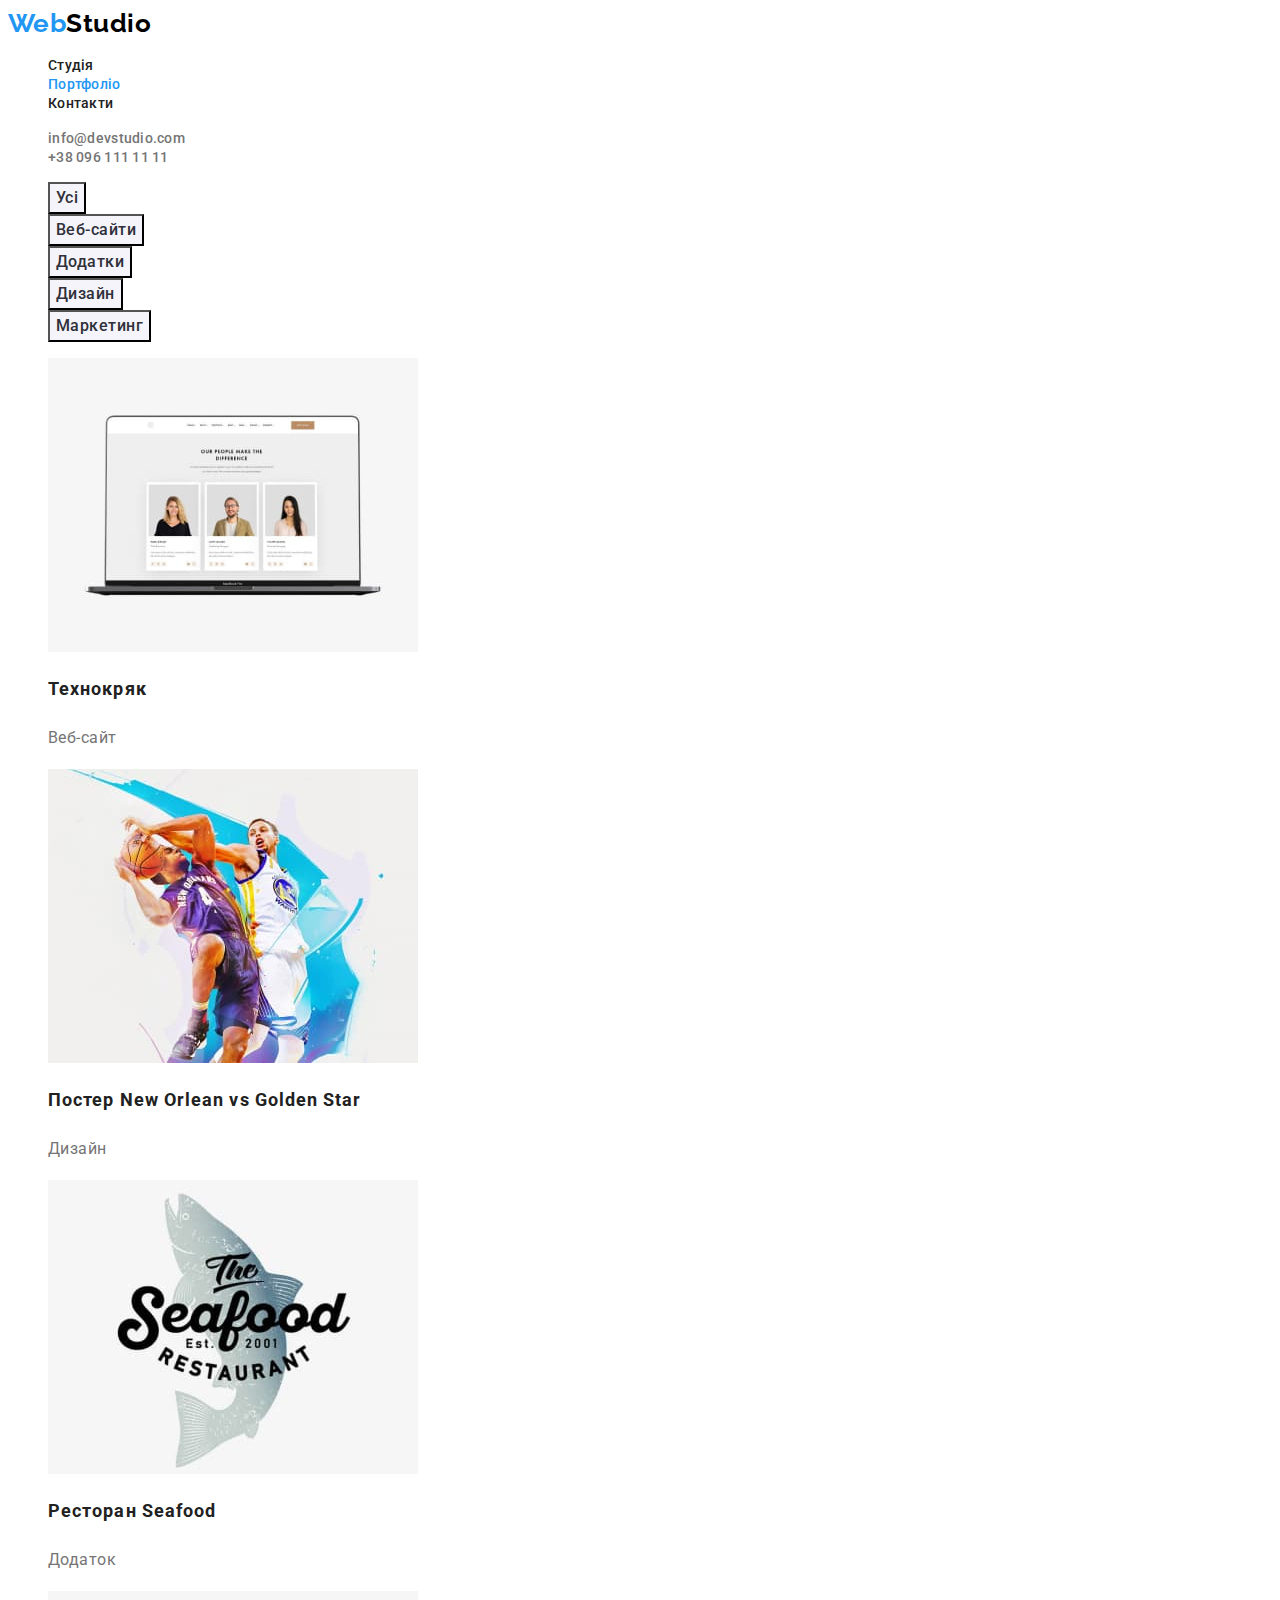
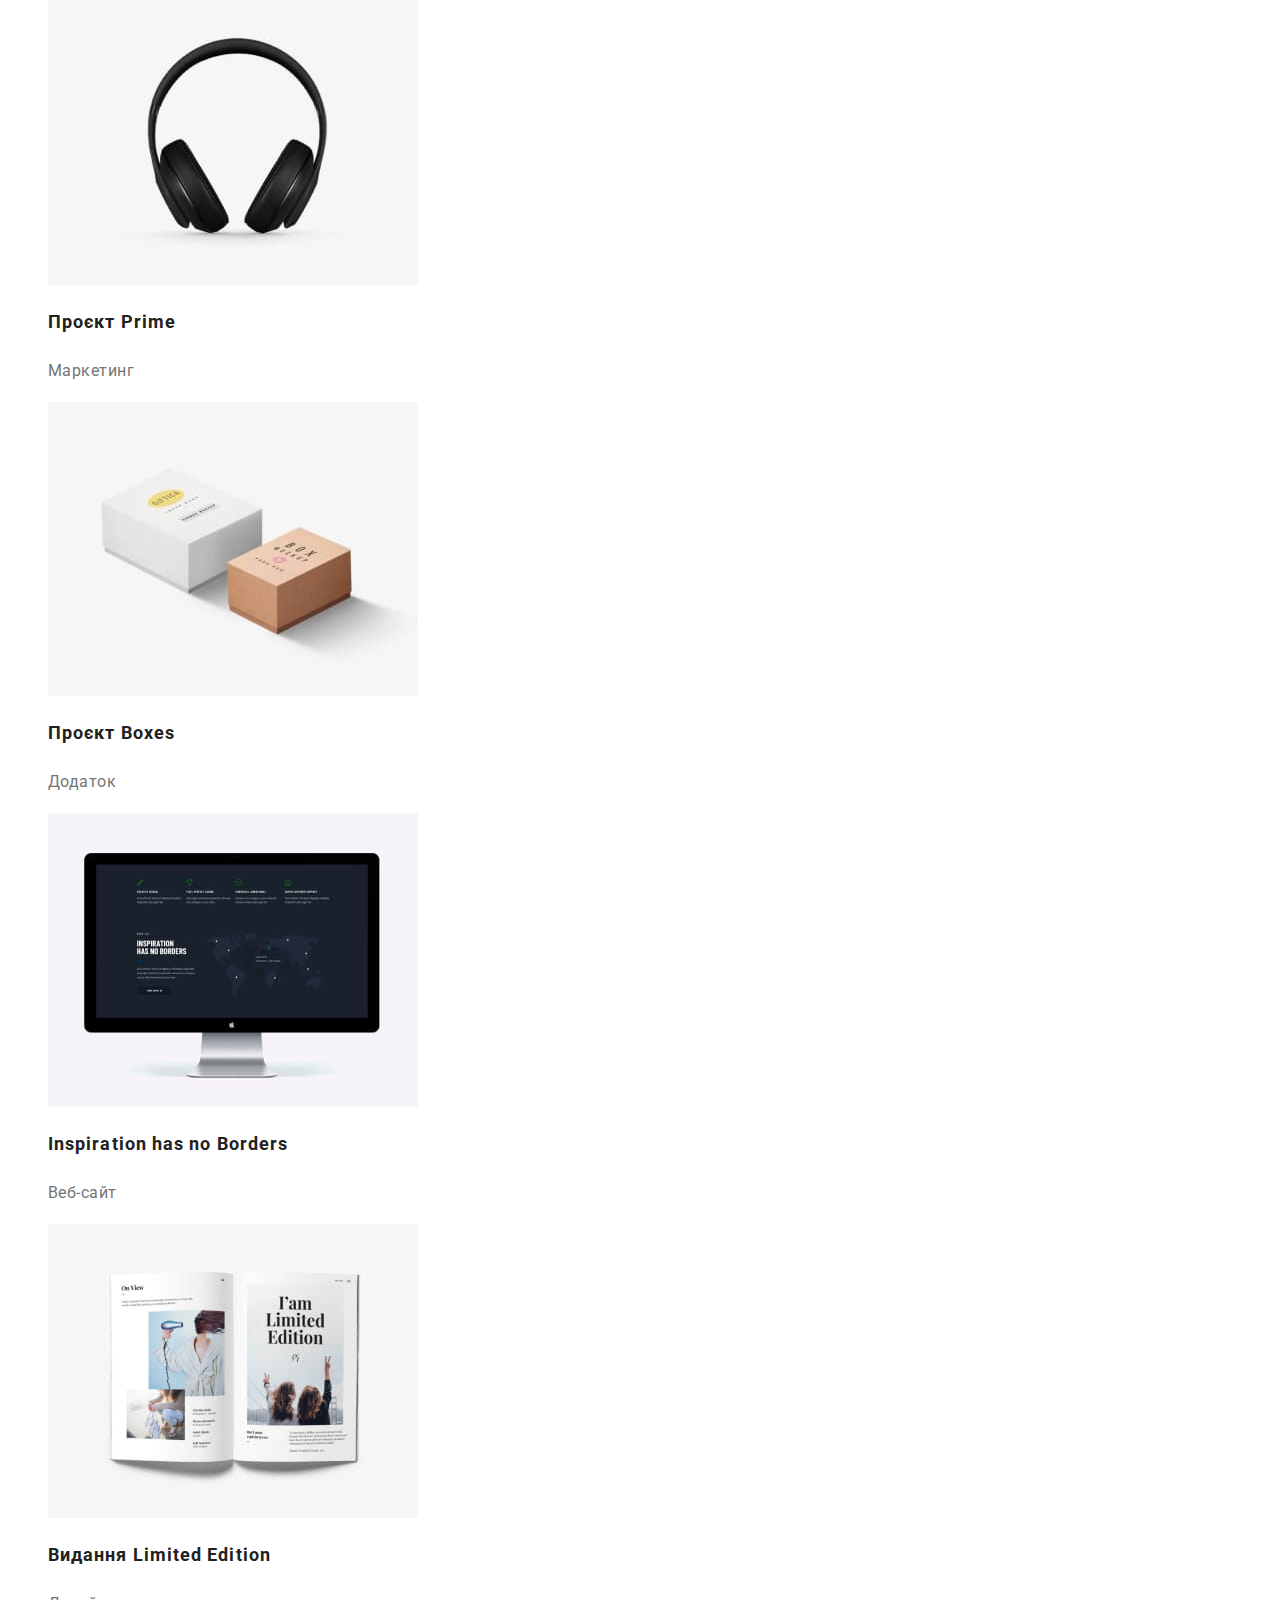
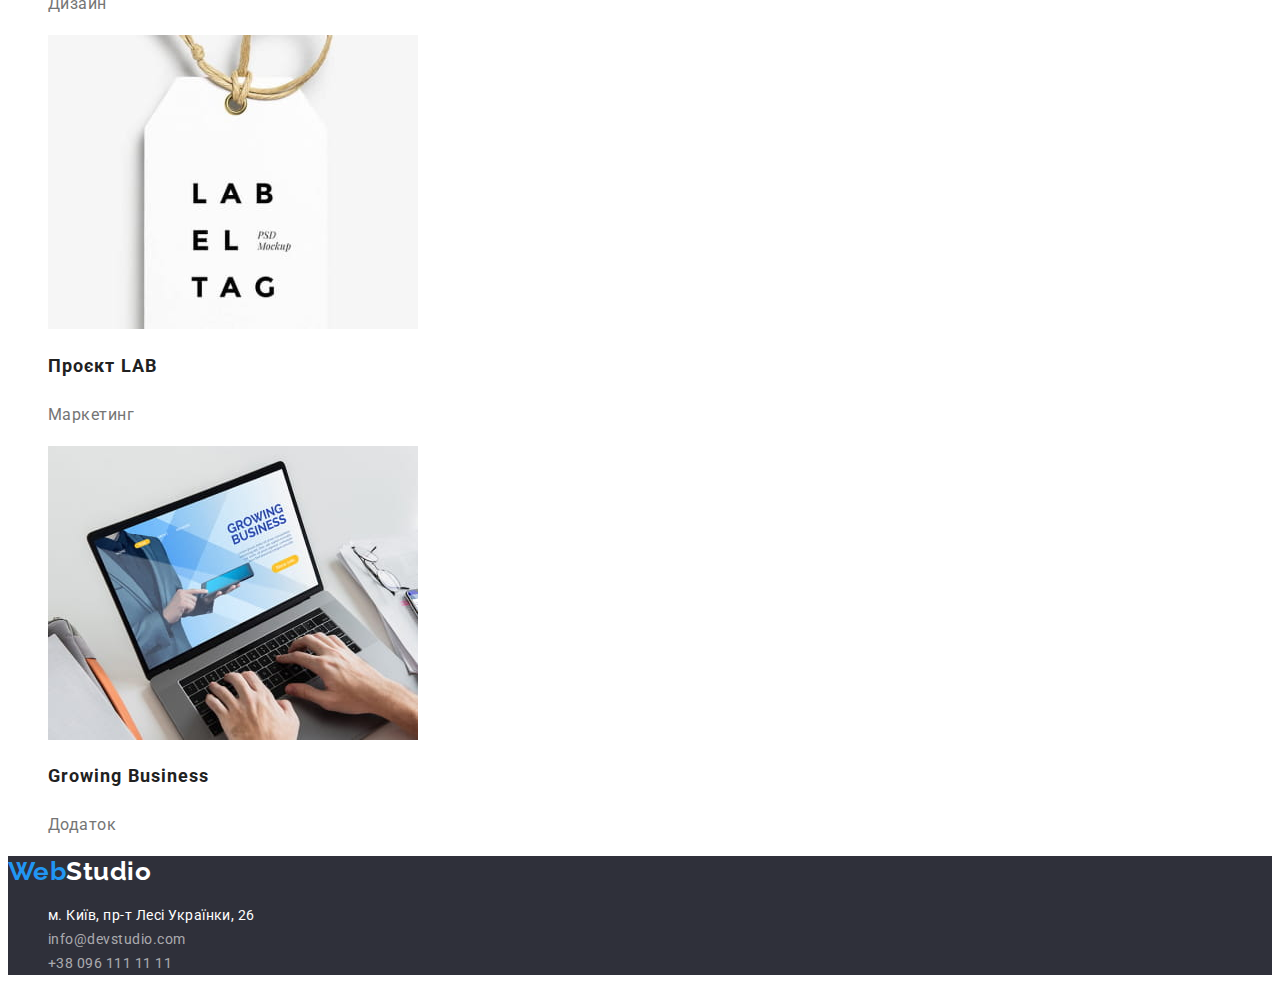
==== portfolio.html @ c453f929 "Resources from goit-markup-hw-02" ====
<!DOCTYPE html>
<html lang="uk">
  <head>
    <meta charset="UTF-8" />
    <meta http-equiv="X-UA-Compatible" content="IE=edge" />
    <meta name="viewport" content="width=device-width, initial-scale=1.0" />
    <title>Портфоліо</title>
    <link rel="preconnect" href="https://fonts.googleapis.com" />
    <link rel="preconnect" href="https://fonts.gstatic.com" crossorigin />
    <link
      href="https://fonts.googleapis.com/css2?family=Raleway:wght@700&family=Roboto:wght@400;500;700;900&display=swap"
      rel="stylesheet"
    />
    <link rel="stylesheet" href="./css/styles.css" type="text/css" />
  </head>
  <body>
    <header class="header">
      <!-- Навігація -->
      <nav>
        <!-- Логотип -->
        <a href="./index.html" lang="en" class="logo link">
          <span class="logo-web">Web</span>Studio
        </a>
        <ul class="header-nav list">
          <li>
            <a href="./index.html" class="header-nav-link link">Студія</a>
          </li>
          <li>
            <a href="./portfolio.html" class="header-nav-link current link"
              >Портфоліо</a
            >
          </li>
          <li>
            <a href="#" class="header-nav-link link">Контакти</a>
          </li>
        </ul>
      </nav>
      <ul class="header-contacts list">
        <li>
          <a href="mailto:info@devstudio.com" class="header-contact link"
            >info@devstudio.com</a
          >
        </li>
        <li>
          <a href="tel:+380961111111" class="header-contact link"
            >+38 096 111 11 11</a
          >
        </li>
      </ul>
    </header>
    <main>
      <section>
        <h1 class="title-hidden">Портфоліо</h1>
        <!-- Кнопки фільтру -->
        <ul class="filter-list list">
          <li><button type="button" class="filter-button">Усі</button></li>
          <li>
            <button type="button" class="filter-button">Веб-сайти</button>
          </li>
          <li><button type="button" class="filter-button">Додатки</button></li>
          <li><button type="button" class="filter-button">Дизайн</button></li>
          <li>
            <button type="button" class="filter-button">Маркетинг</button>
          </li>
        </ul>
        <!-- Картки портфоліо -->
        <ul class="portfolio-list list">
          <li>
            <a href="#" class="portfolio-card link">
              <img
                src="./images/technocrjak.jpg"
                alt="відкритий ноутбук"
                width="370"
                height="294"
              />
              <h2 class="portfolio-card-title">Технокряк</h2>
              <p class="portfolio-card-text">Веб-сайт</p>
            </a>
          </li>
          <li>
            <a href="#" class="portfolio-card link">
              <img
                src="./images/basketball.jpg"
                alt="двоє баскетболістів з м'ячем"
                width="370"
                height="294"
              />
              <h2 class="portfolio-card-title">
                Постер New Orlean vs Golden Star
              </h2>
              <p class="portfolio-card-text">Дизайн</p>
            </a>
          </li>
          <li>
            <a href="#" class="portfolio-card link">
              <img
                src="./images/seafood.jpg"
                alt="напис сіфуд ресторан на фоні лосося"
                width="370"
                height="294"
              />
              <h2 class="portfolio-card-title">Ресторан Seafood</h2>
              <p class="portfolio-card-text">Додаток</p>
            </a>
          </li>
          <li>
            <a href="#" class="portfolio-card link">
              <img
                src="./images/prime.jpg"
                alt="навушники"
                width="370"
                height="294"
              />
              <h2 class="portfolio-card-title">Проєкт Prime</h2>
              <p class="portfolio-card-text">Маркетинг</p>
            </a>
          </li>
          <li>
            <a href="#" class="portfolio-card link">
              <img
                src="./images/boxes.jpg"
                alt="дві коробки"
                width="370"
                height="294"
              />
              <h2 class="portfolio-card-title">Проєкт Boxes</h2>
              <p class="portfolio-card-text">Додаток</p>
            </a>
          </li>
          <li>
            <a href="#" class="portfolio-card link">
              <img
                src="./images/no-borders.jpg"
                alt="епл монітор з картою світу"
                width="370"
                height="294"
              />
              <h2 class="portfolio-card-title">Inspiration has no Borders</h2>
              <p class="portfolio-card-text">Веб-сайт</p>
            </a>
          </li>
          <li>
            <a href="#" class="portfolio-card link">
              <img
                src="./images/limited-edition.jpg"
                alt="розгорнутий журнал"
                width="370"
                height="294"
              />
              <h2 class="portfolio-card-title">Видання Limited Edition</h2>
              <p class="portfolio-card-text">Дизайн</p>
            </a>
          </li>
          <li>
            <a href="#" class="portfolio-card link">
              <img
                src="./images/lab.jpg"
                alt="бірка з написом лейбел тег"
                width="370"
                height="294"
              />
              <h2 class="portfolio-card-title">Проєкт LAB</h2>
              <p class="portfolio-card-text">Маркетинг</p>
            </a>
          </li>
          <li>
            <a href="#" class="portfolio-card link">
              <img
                src="./images/business.jpg"
                alt="чоловічі руки друкують за відкритим ноутбуком"
                width="370"
                height="294"
              />
              <h2 class="portfolio-card-title">Growing Business</h2>
              <p class="portfolio-card-text">Додаток</p>
            </a>
          </li>
        </ul>
      </section>
    </main>
    <!-- Підвал -->
    <footer class="footer">
      <a href="./index.html" lang="en" class="footer-logo logo-link">
        <span class="logo-web">Web</span>Studio
      </a>
      <address>
        <ul class="footer-contacts list">
          <li>
            <a
              href="https://goo.gl/maps/NJSrtaBUTpCPPySD8"
              rel="nofollow noreferrer noopener"
              class="footer-contact address link"
              >м. Київ, пр-т Лесі Українки, 26
            </a>
          </li>
          <li>
            <a href="mailto:info@devstudio.com" class="footer-contact link"
              >info@devstudio.com</a
            >
          </li>
          <li>
            <a href="tel:+380961111111" class="footer-contact link"
              >+38 096 111 11 11</a
            >
          </li>
        </ul>
      </address>
    </footer>
  </body>
</html>
---- css/styles.css ----
/* Primary Background #FFFFFF */
/* Secondary Background #2F303A */
/* Team Section Background #F5F4FA */
/* Accent #2196F3 */
/* Primary Text #757575 */
/* Secondary Text #212121 */
/* Footer Contacts rgba(255, 255, 255, 0.6); */
/* Filter Button #F5F4FA */
/* Hero Button Active #188CE8 */

:root {
  --background-primary: #ffffff;
  --background-secondary: #2f303a;
  --background-button-and-team: #f5f4fa;
  --text-primary: #757575;
  --text-secondary: #212121;
  --text-footer-contacts: rgba(255, 255, 255, 0.6);
  --accent: #2196f3;
  --header-logo-color: #000000;
  --hero-button-active: #188ce8;
}

body {
  background-color: var(--background-primary);
  color: var(--text-primary);
  font-family: Roboto, "Helvetica Neue", "Segoe UI", sans-serif;
  letter-spacing: 0.03em;
}

.title-hidden {
  position: absolute;
  clip: rect(0 0 0 0);
  width: 1px;
  height: 1px;
  margin: -1px;
}

.section-title {
  font-size: 36px;
  line-height: calc(42 / 36);
  text-align: center;
  color: var(--text-secondary);
}

.list {
  list-style: none;
}

.link,
.logo-link {
  font-style: normal;
  text-decoration: none;
}

.hero,
.footer {
  background-color: var(--background-secondary);
}

/* -----------Навігація----------- */

.logo {
  font-family: Raleway, sans-serif;
  font-weight: 700;
  font-size: 26px;
  line-height: calc(31 / 26);
  color: var(--header-logo-color);
}

.header-nav-link,
.header-contact {
  font-weight: 500;
  font-size: 14px;
  line-height: calc(16 / 14);
  letter-spacing: 0.02em;
  text-decoration: none;
  color: var(--text-secondary);
}

.logo-web,
.current,
.link:hover,
.link:focus {
  color: var(--accent);
}

.header-contact {
  color: inherit;
}

/* -----------Hero----------- */

.hero-title {
  font-weight: 900;
  font-size: 44px;
  line-height: calc(60 / 44);
  text-align: center;
  letter-spacing: 0.06em;
  text-transform: uppercase;
  color: var(--background-primary);
}

.hero-button {
  font-family: inherit;
  font-weight: 700;
  font-size: 16px;
  line-height: calc(30 / 16);
  display: flex;
  align-items: center;
  text-align: center;
  letter-spacing: 0.06em;
  background-color: var(--accent);
  color: var(--background-primary);
  cursor: pointer;
}

.hero-button:hover,
.hero-button:focus {
  background-color: var(--hero-button-active);
}
/* -----------Переваги----------- */

.advantages-title {
  font-size: 14px;
  line-height: calc(16 / 14);
  text-transform: uppercase;
  color: var(--text-secondary);
}

.advantages-text {
  font-weight: 400;
  font-size: 14px;
  line-height: calc(24 / 14);
}

/* -----------Команда----------- */

.team {
  background-color: var(--background-button-and-team);
}

.team-card {
  background-color: var(--background-primary);
}

.team-member {
  font-weight: 500;
  font-size: 16px;
  line-height: calc(19 / 16);
  text-align: center;
  color: var(--text-secondary);
}

.team-member-position {
  font-size: 16px;
  line-height: calc(19 / 16);
  text-align: center;
}

/* -----------Підвал----------- */

.footer {
  background-color: var(--background-secondary);
}
.footer-logo {
  font-family: Raleway, sans-serif;
  font-weight: 700;
  font-size: 26px;
  line-height: calc(31 / 26);
  color: var(--background-primary);
}

.footer-contact {
  font-size: 14px;
  line-height: calc(24 / 14);
  color: var(--text-footer-contacts);
}

.address {
  color: var(--background-primary);
}

/* -----------ПОРТФОЛІО----------- */

/* -----------Кнопки фільтру----------- */

.filter-button {
  font-family: inherit;
  font-weight: 500;
  font-size: 16px;
  line-height: calc(26 / 16);
  text-align: center;
  letter-spacing: inherit;
  background-color: var(--background-button-and-team);
  color: var(--background-secondary);
  cursor: pointer;
}

.filter-button:hover,
.filter-button:focus {
  background-color: var(--accent);
  color: var(--background-primary);
}

/* -----------Картки портфоліо----------- */

.portfolio-card-title {
  font-size: 18px;
  line-height: calc(36 / 18);
  letter-spacing: 0.06em;
  color: var(--text-secondary);
}
.portfolio-card-text {
  font-size: 16px;
  line-height: calc(30 / 16);
  color: var(--text-primary);
}
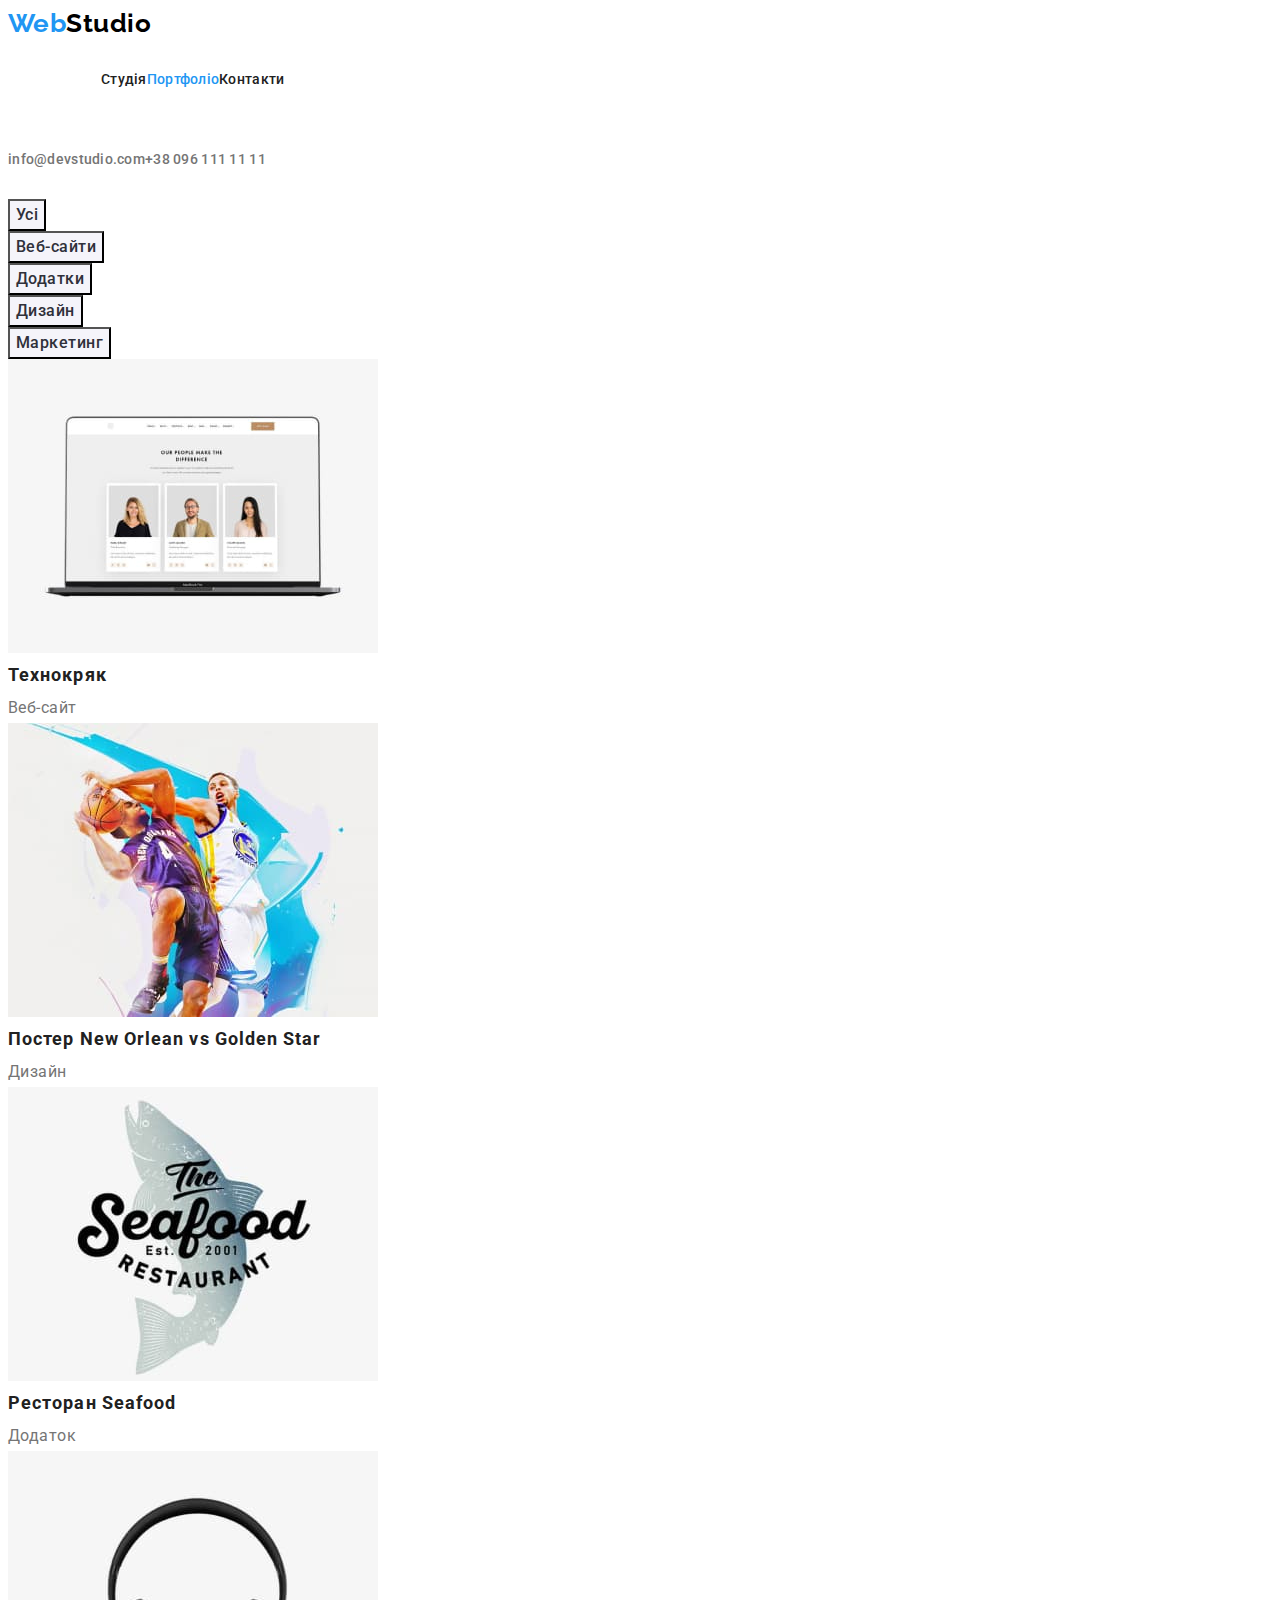
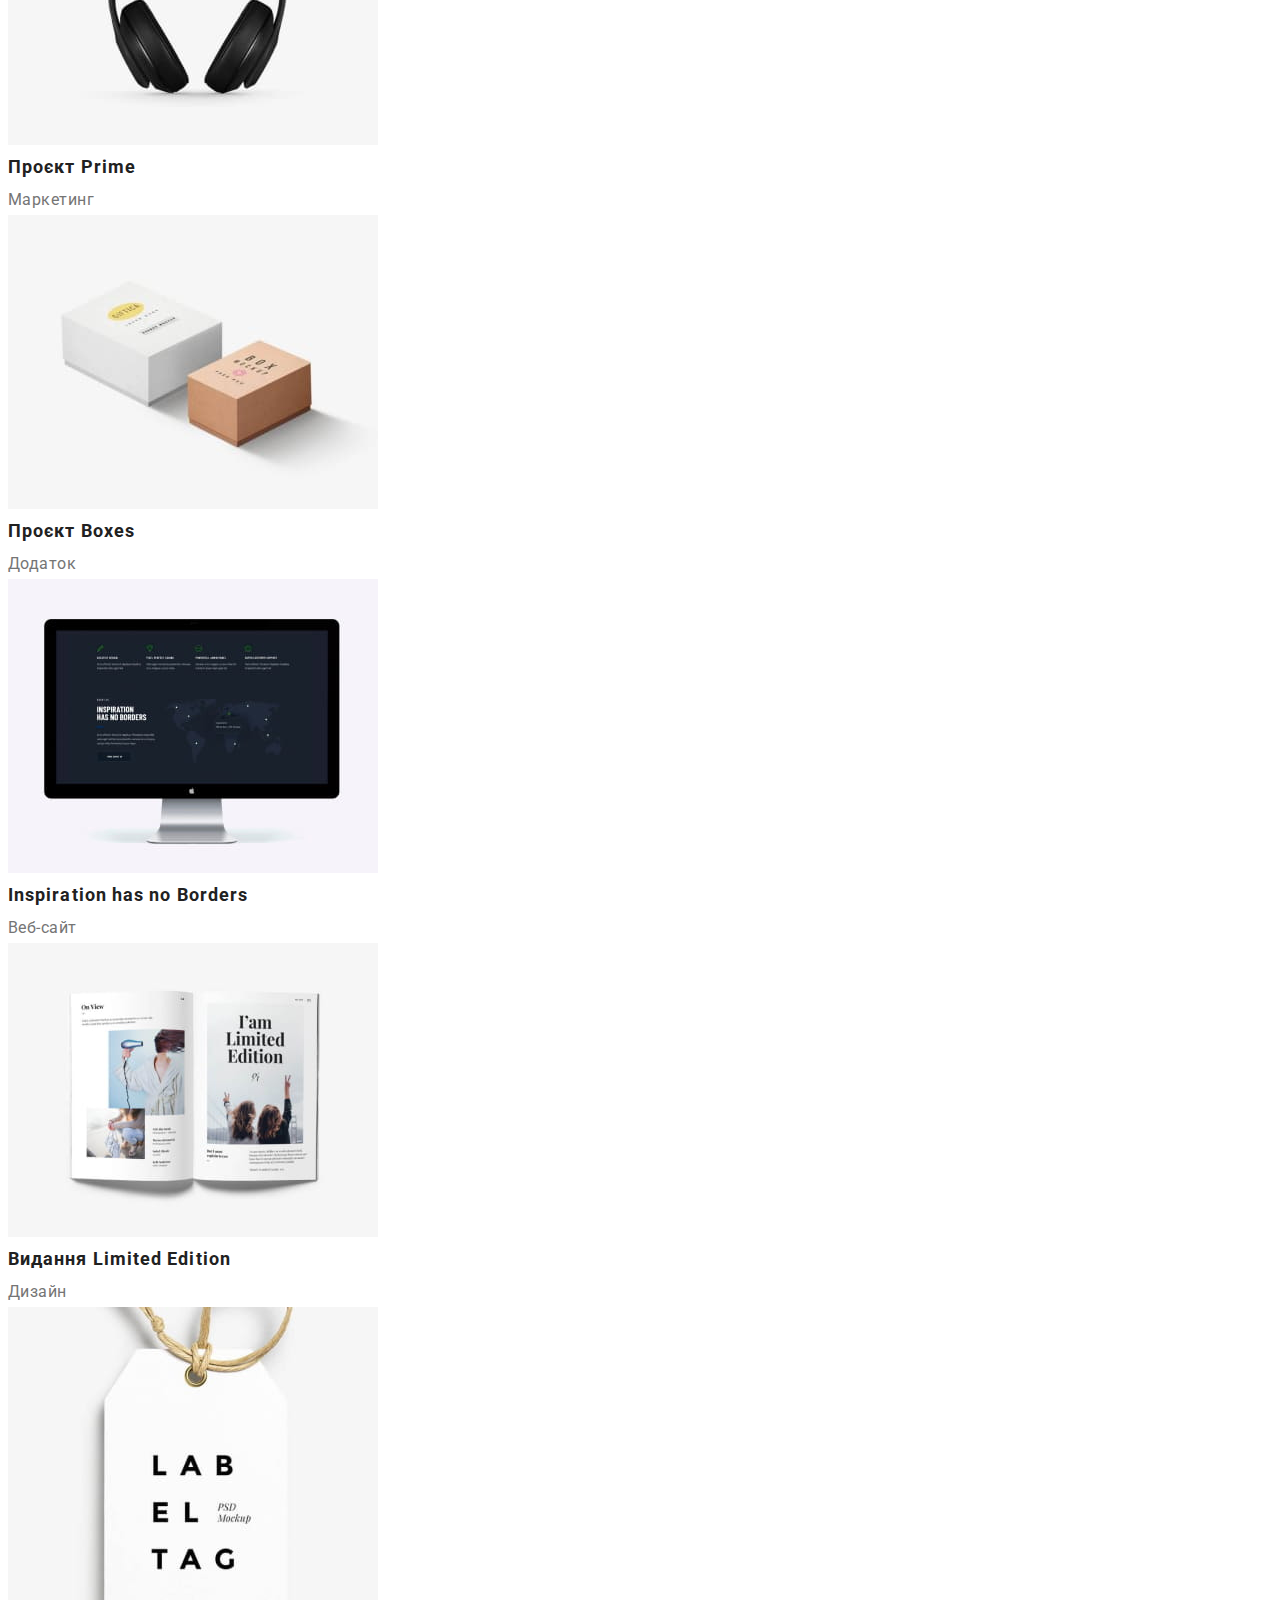
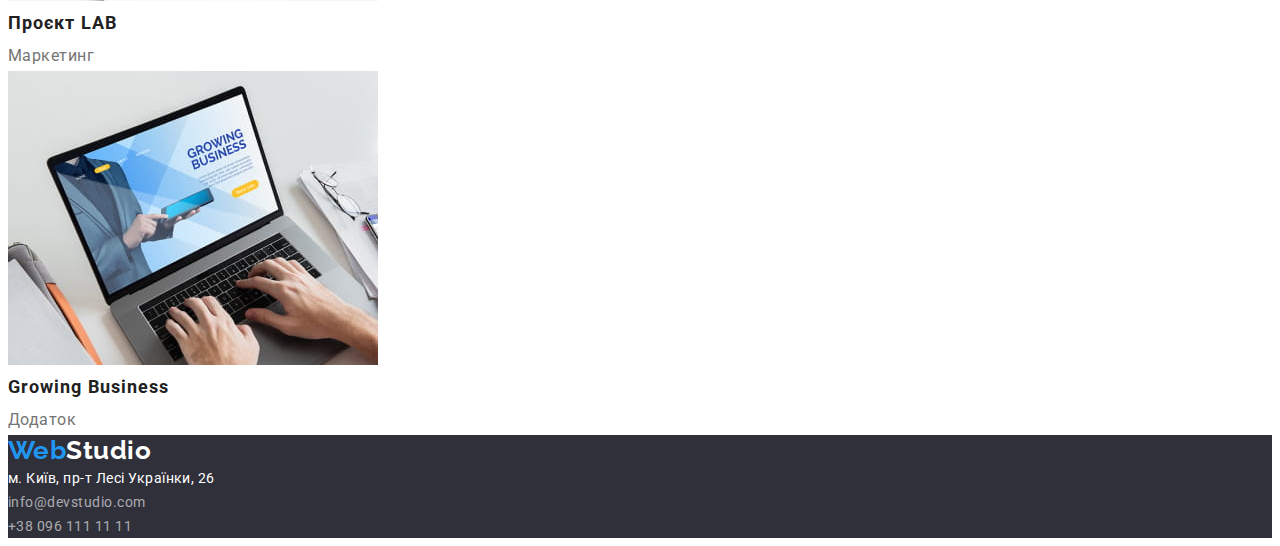
==== commit 206871c5: "Finished Header styles" ====
--- a/portfolio.html
+++ b/portfolio.html
@@ -10,6 +10,13 @@
     <link
       href="https://fonts.googleapis.com/css2?family=Raleway:wght@700&family=Roboto:wght@400;500;700;900&display=swap"
       rel="stylesheet"
+    />
+    <link
+      rel="stylesheet"
+      href="https://cdnjs.cloudflare.com/ajax/libs/modern-normalize/1.1.0/modern-normalize.min.css"
+      integrity="sha512-wpPYUAdjBVSE4KJnH1VR1HeZfpl1ub8YT/NKx4PuQ5NmX2tKuGu6U/JRp5y+Y8XG2tV+wKQpNHVUX03MfMFn9Q=="
+      crossorigin="anonymous"
+      referrerpolicy="no-referrer"
     />
     <link rel="stylesheet" href="./css/styles.css" type="text/css" />
   </head>
--- a/css/styles.css
+++ b/css/styles.css
@@ -27,6 +27,22 @@
   letter-spacing: 0.03em;
 }
 
+h1,
+h2,
+h3,
+h4,
+h5,
+h6,
+p {
+  margin: 0;
+}
+
+ul {
+  list-style: none;
+  margin: 0;
+  padding: 0;
+}
+
 .title-hidden {
   position: absolute;
   clip: rect(0 0 0 0);
@@ -42,10 +58,6 @@
   color: var(--text-secondary);
 }
 
-.list {
-  list-style: none;
-}
-
 .link,
 .logo-link {
   font-style: normal;
@@ -57,7 +69,33 @@
   background-color: var(--background-secondary);
 }
 
+.container {
+  display: flex;
+  margin-left: auto;
+  margin-right: auto;
+  width: 1200px;
+  padding-right: 15px;
+  padding-left: 15px;
+
+  outline: 2px solid brown;
+}
+
 /* -----------Навігація----------- */
+
+.main-nav,
+.header-nav,
+.header-contacts {
+  display: flex;
+}
+
+.main-nav,
+.header-contacts {
+  align-items: center;
+}
+
+.header-nav {
+  margin-left: 93px;
+}
 
 .logo {
   font-family: Raleway, sans-serif;
@@ -67,8 +105,16 @@
   color: var(--header-logo-color);
 }
 
+.header-nav-item:not(:last-child),
+.header-contact-item:not(:last-child) {
+  margin-right: 50px;
+}
+
 .header-nav-link,
 .header-contact {
+  display: block;
+  padding: 32px 0;
+
   font-weight: 500;
   font-size: 14px;
   line-height: calc(16 / 14);
@@ -84,6 +130,10 @@
   color: var(--accent);
 }
 
+.header-contacts {
+  margin-left: auto;
+}
+
 .header-contact {
   color: inherit;
 }
@@ -118,6 +168,7 @@
 .hero-button:focus {
   background-color: var(--hero-button-active);
 }
+
 /* -----------Переваги----------- */
 
 .advantages-title {
@@ -162,6 +213,7 @@
 .footer {
   background-color: var(--background-secondary);
 }
+
 .footer-logo {
   font-family: Raleway, sans-serif;
   font-weight: 700;
@@ -210,8 +262,9 @@
   letter-spacing: 0.06em;
   color: var(--text-secondary);
 }
+
 .portfolio-card-text {
   font-size: 16px;
   line-height: calc(30 / 16);
   color: var(--text-primary);
-}
+}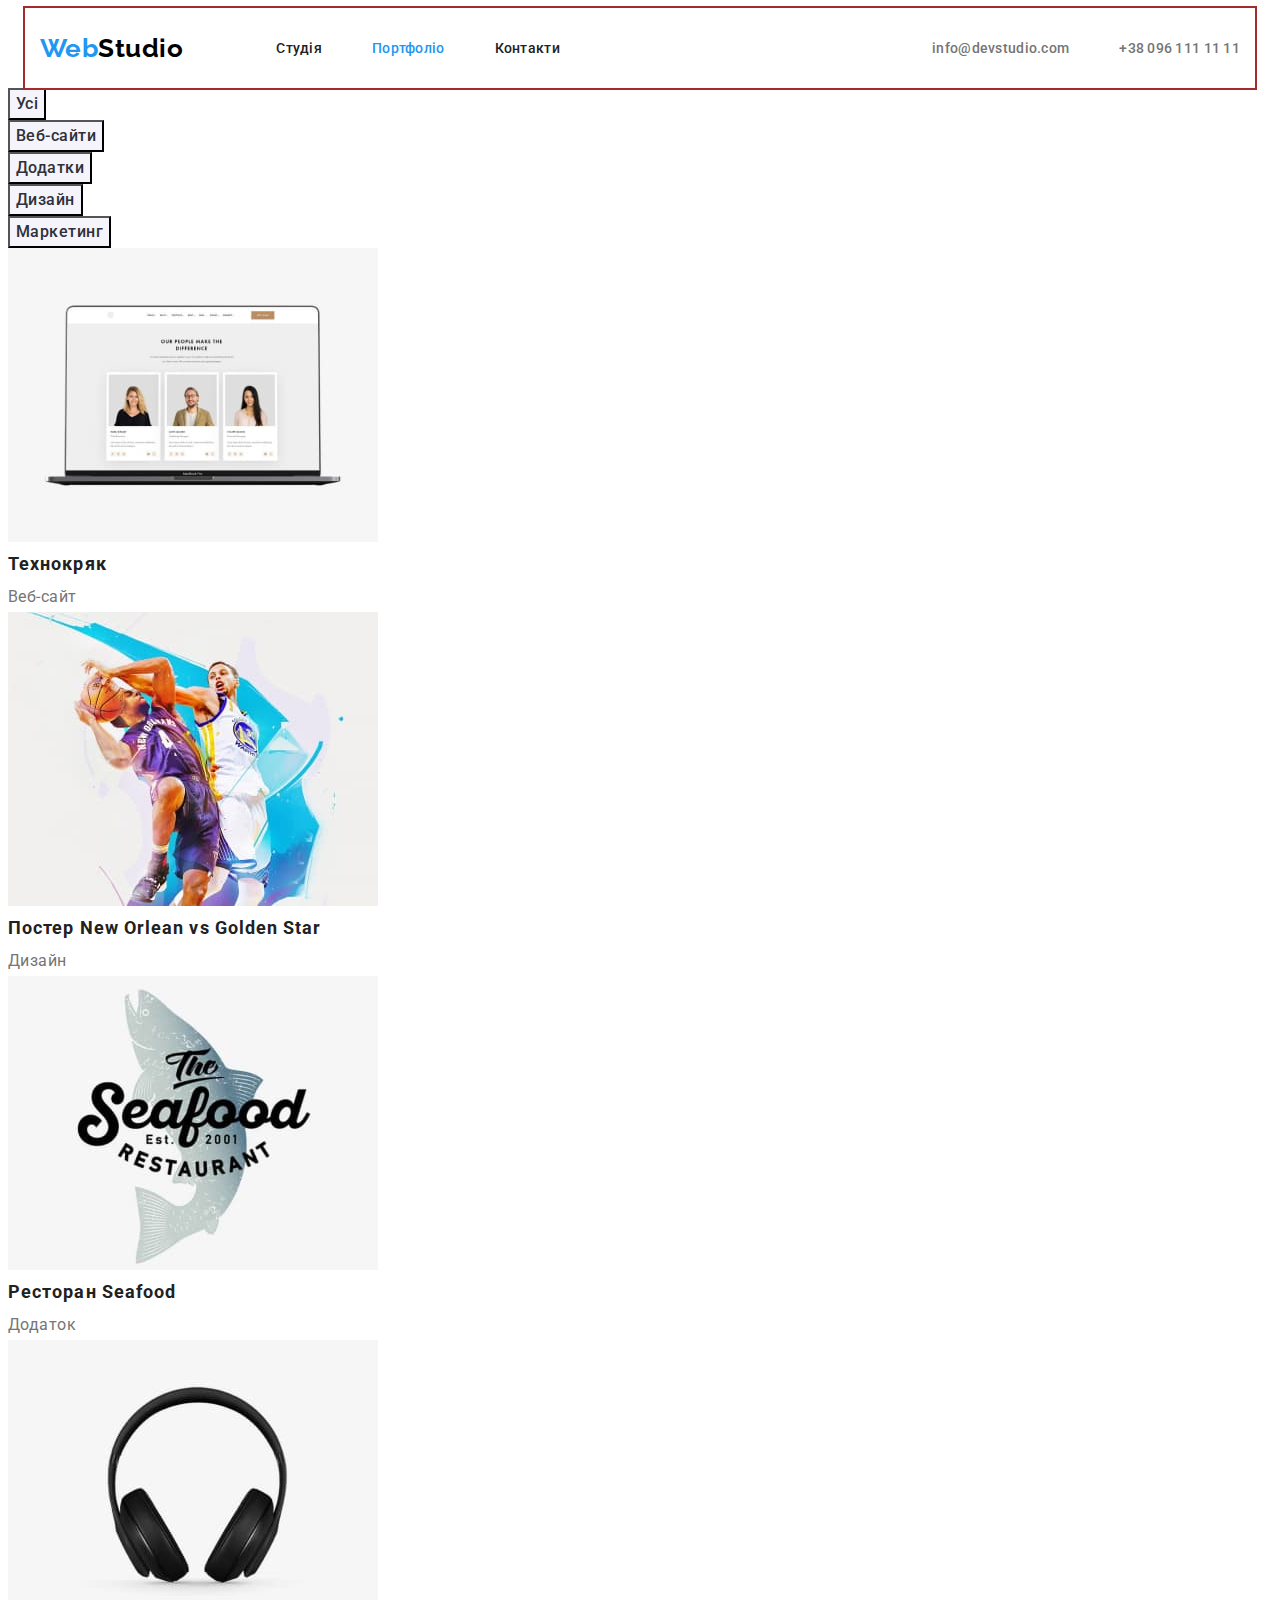
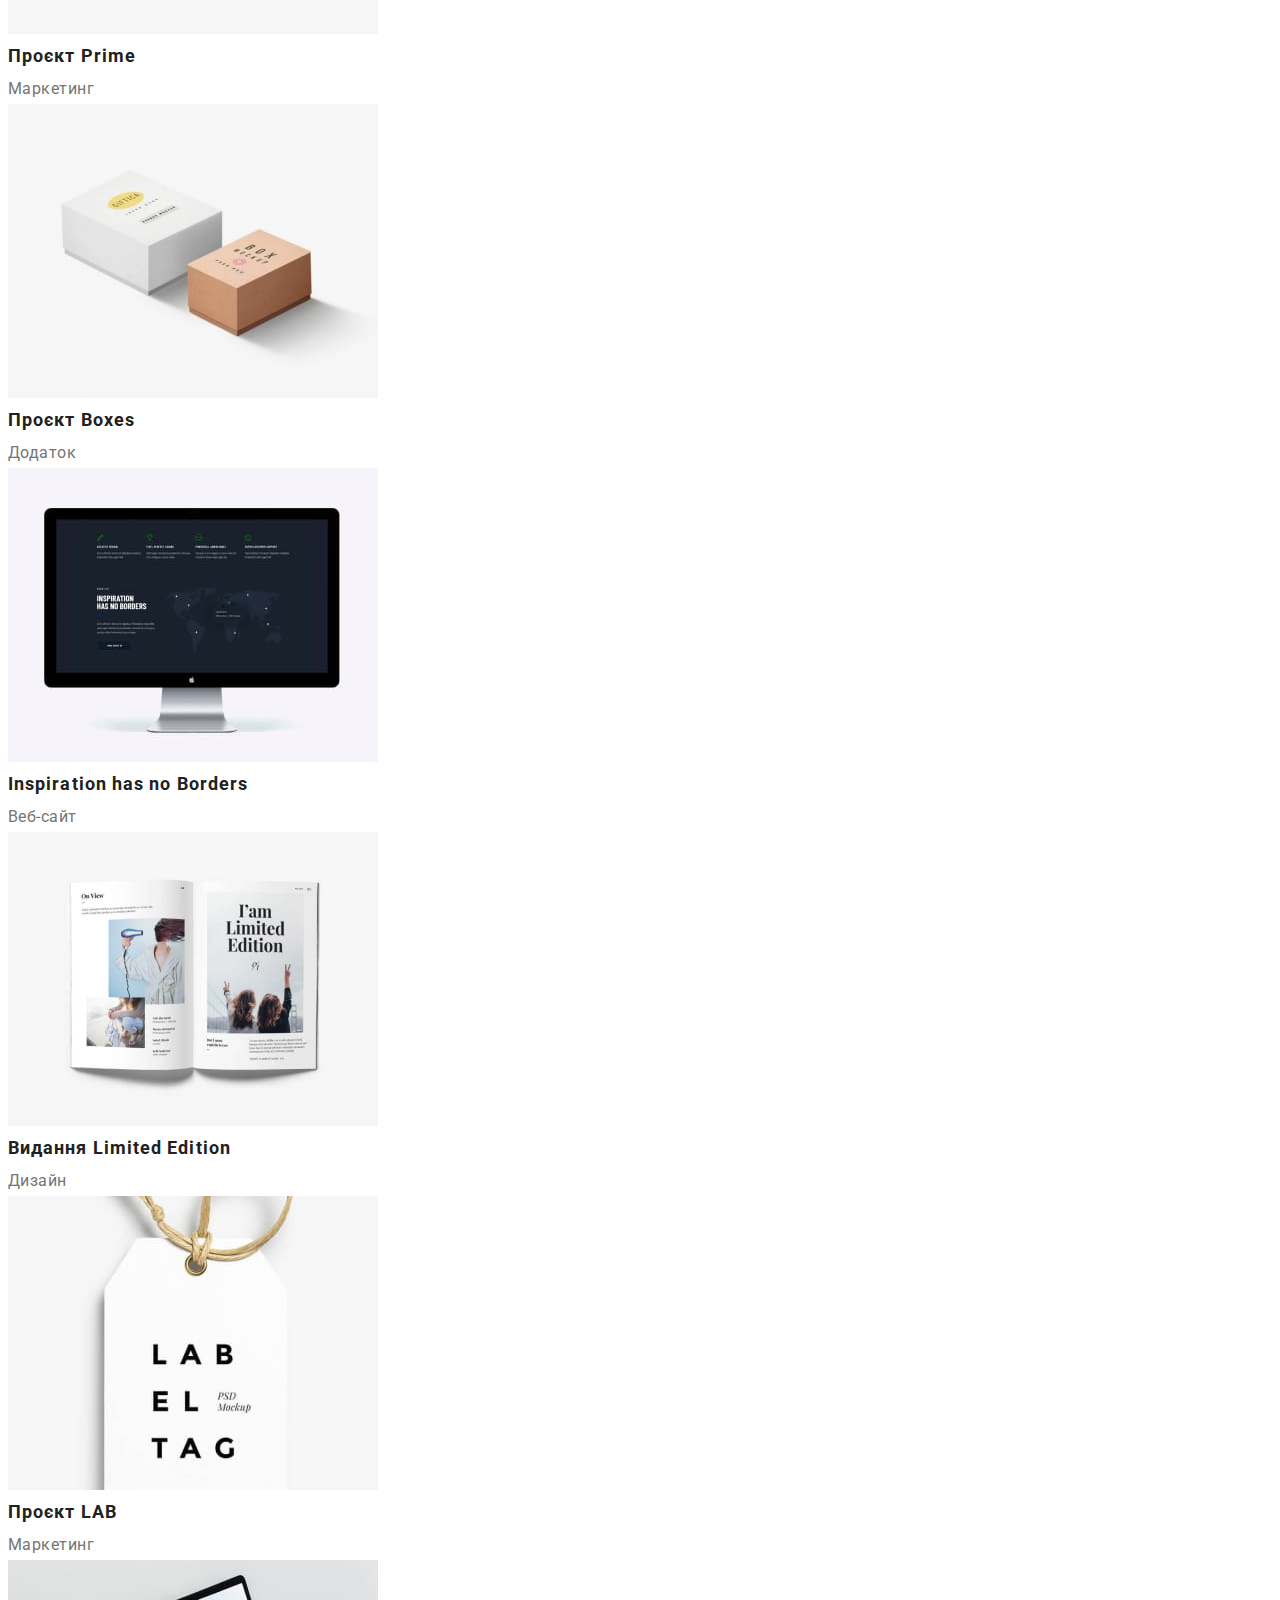
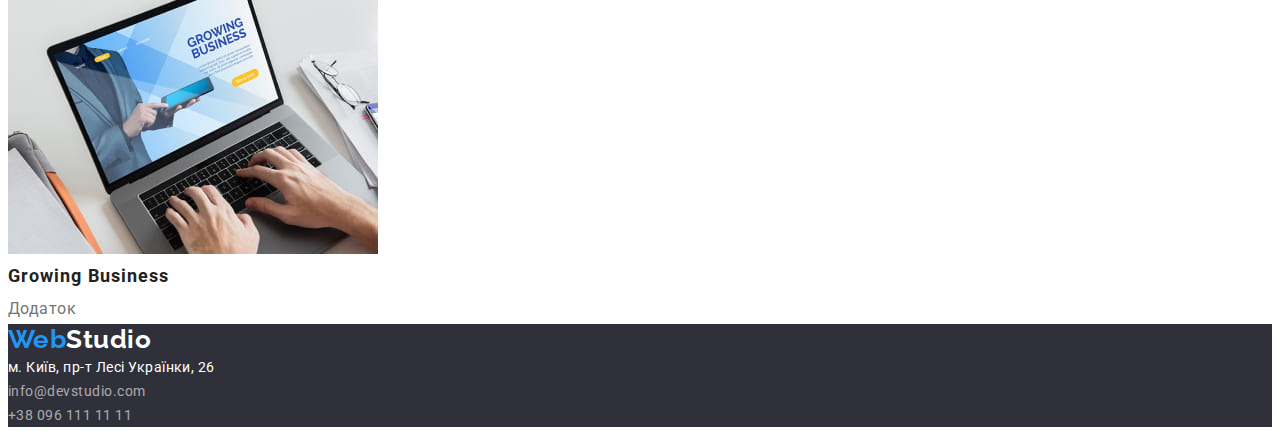
==== commit 1a436600: "Updated Header in Portfolio" ====
--- a/portfolio.html
+++ b/portfolio.html
@@ -23,37 +23,41 @@
   <body>
     <header class="header">
       <!-- Навігація -->
-      <nav>
-        <!-- Логотип -->
-        <a href="./index.html" lang="en" class="logo link">
-          <span class="logo-web">Web</span>Studio
-        </a>
-        <ul class="header-nav list">
-          <li>
-            <a href="./index.html" class="header-nav-link link">Студія</a>
-          </li>
-          <li>
-            <a href="./portfolio.html" class="header-nav-link current link"
-              >Портфоліо</a
-            >
-          </li>
-          <li>
-            <a href="#" class="header-nav-link link">Контакти</a>
-          </li>
-        </ul>
-      </nav>
-      <ul class="header-contacts list">
-        <li>
-          <a href="mailto:info@devstudio.com" class="header-contact link"
-            >info@devstudio.com</a
-          >
-        </li>
-        <li>
-          <a href="tel:+380961111111" class="header-contact link"
-            >+38 096 111 11 11</a
-          >
-        </li>
-      </ul>
+      <div class="container">
+        <nav class="main-nav">
+          <!-- Логотип -->
+          <a href="./index.html" lang="en" class="logo">
+            <span class="logo-web">Web</span>Studio
+          </a>
+          <ul class="header-nav list">
+            <li class="header-nav-item">
+              <a href="./index.html" class="header-nav-link link"
+                >Студія</a
+              >
+            </li>
+            <li class="header-nav-item">
+              <a href="./portfolio.html" class="header-nav-link current link"
+                >Портфоліо</a
+              >
+            </li>
+            <li class="header-nav-item">
+              <a href="#" class="header-nav-link link">Контакти</a>
+            </li>
+          </ul>
+        </nav>
+        <ul class="header-contacts list">
+          <li class="header-contact-item">
+            <a href="mailto:info@devstudio.com" class="header-contact link"
+              >info@devstudio.com</a
+            >
+          </li class="header-contact-item">
+          <li>
+            <a href="tel:+380961111111" class="header-contact link"
+              >+38 096 111 11 11</a
+            >
+          </li>
+        </ul>
+      </div>
     </header>
     <main>
       <section>
--- a/css/styles.css
+++ b/css/styles.css
@@ -102,6 +102,7 @@
   font-weight: 700;
   font-size: 26px;
   line-height: calc(31 / 26);
+  text-decoration: none;
   color: var(--header-logo-color);
 }
 
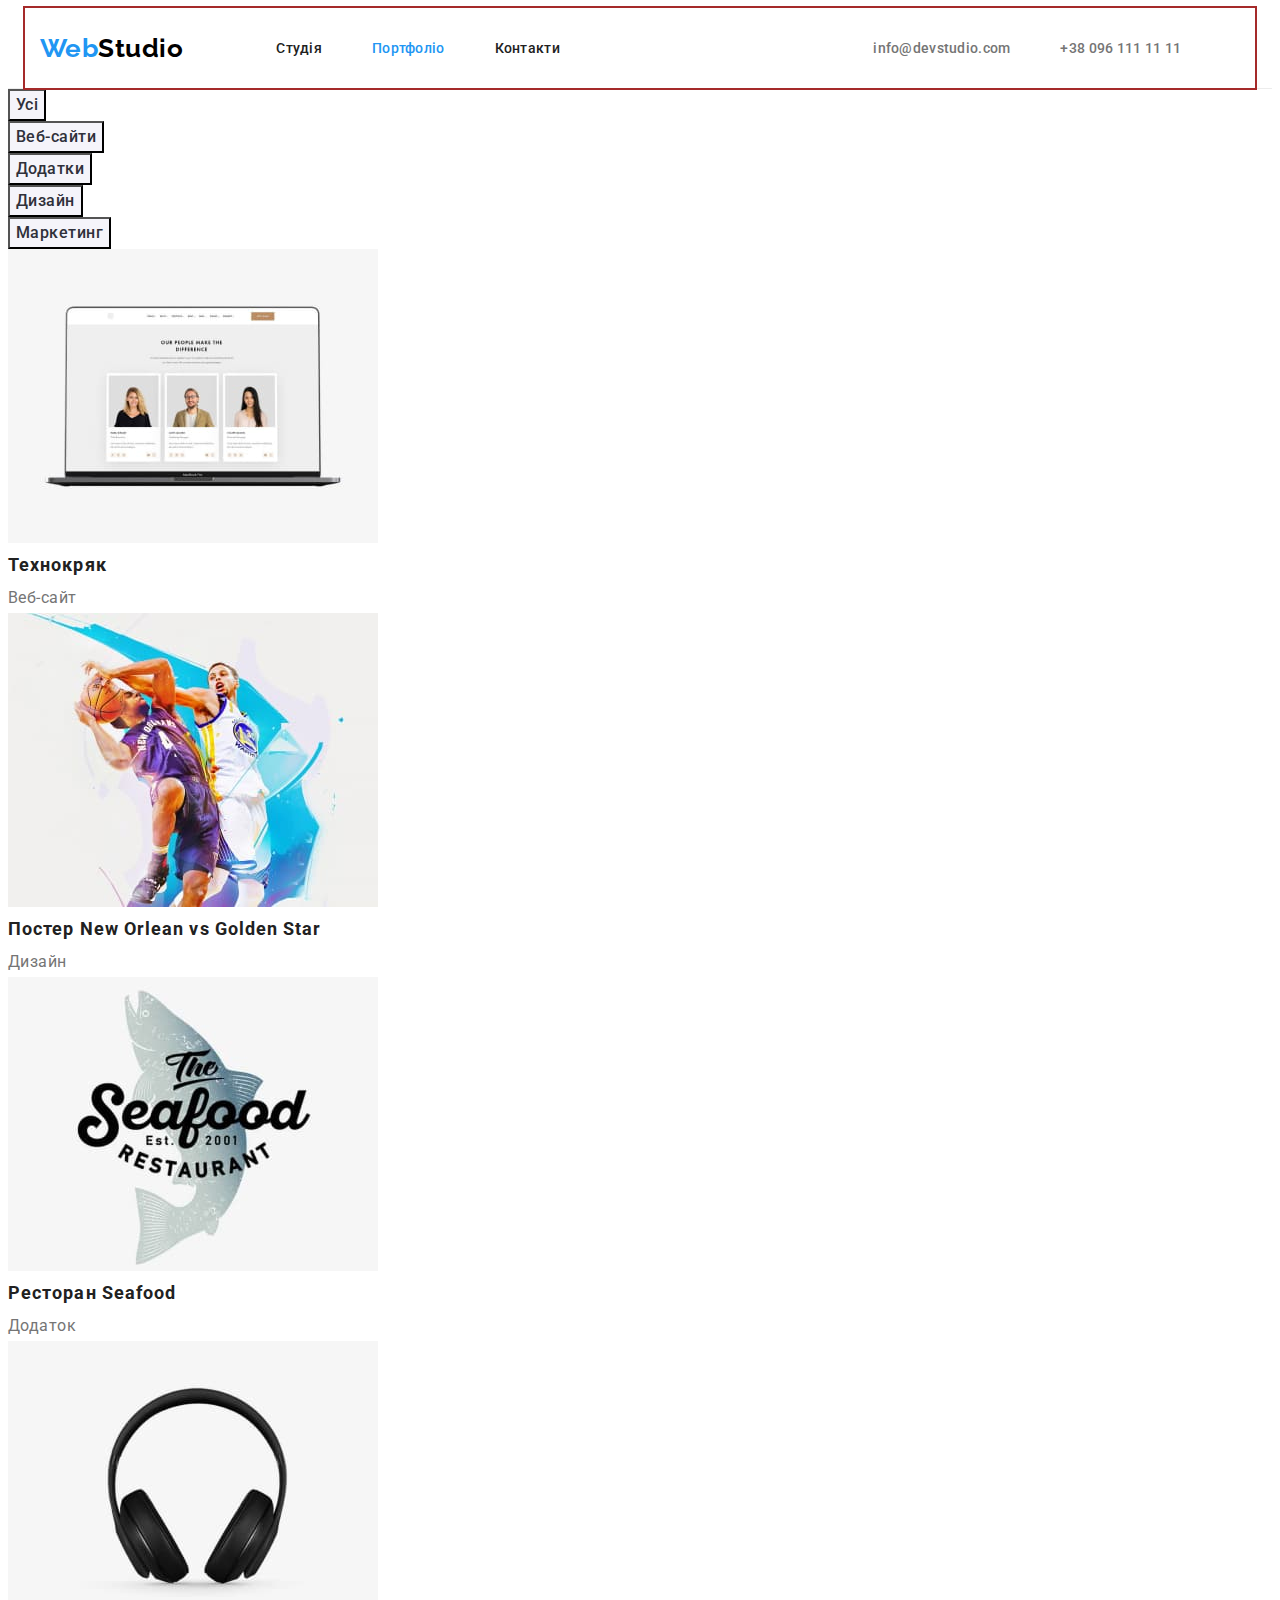
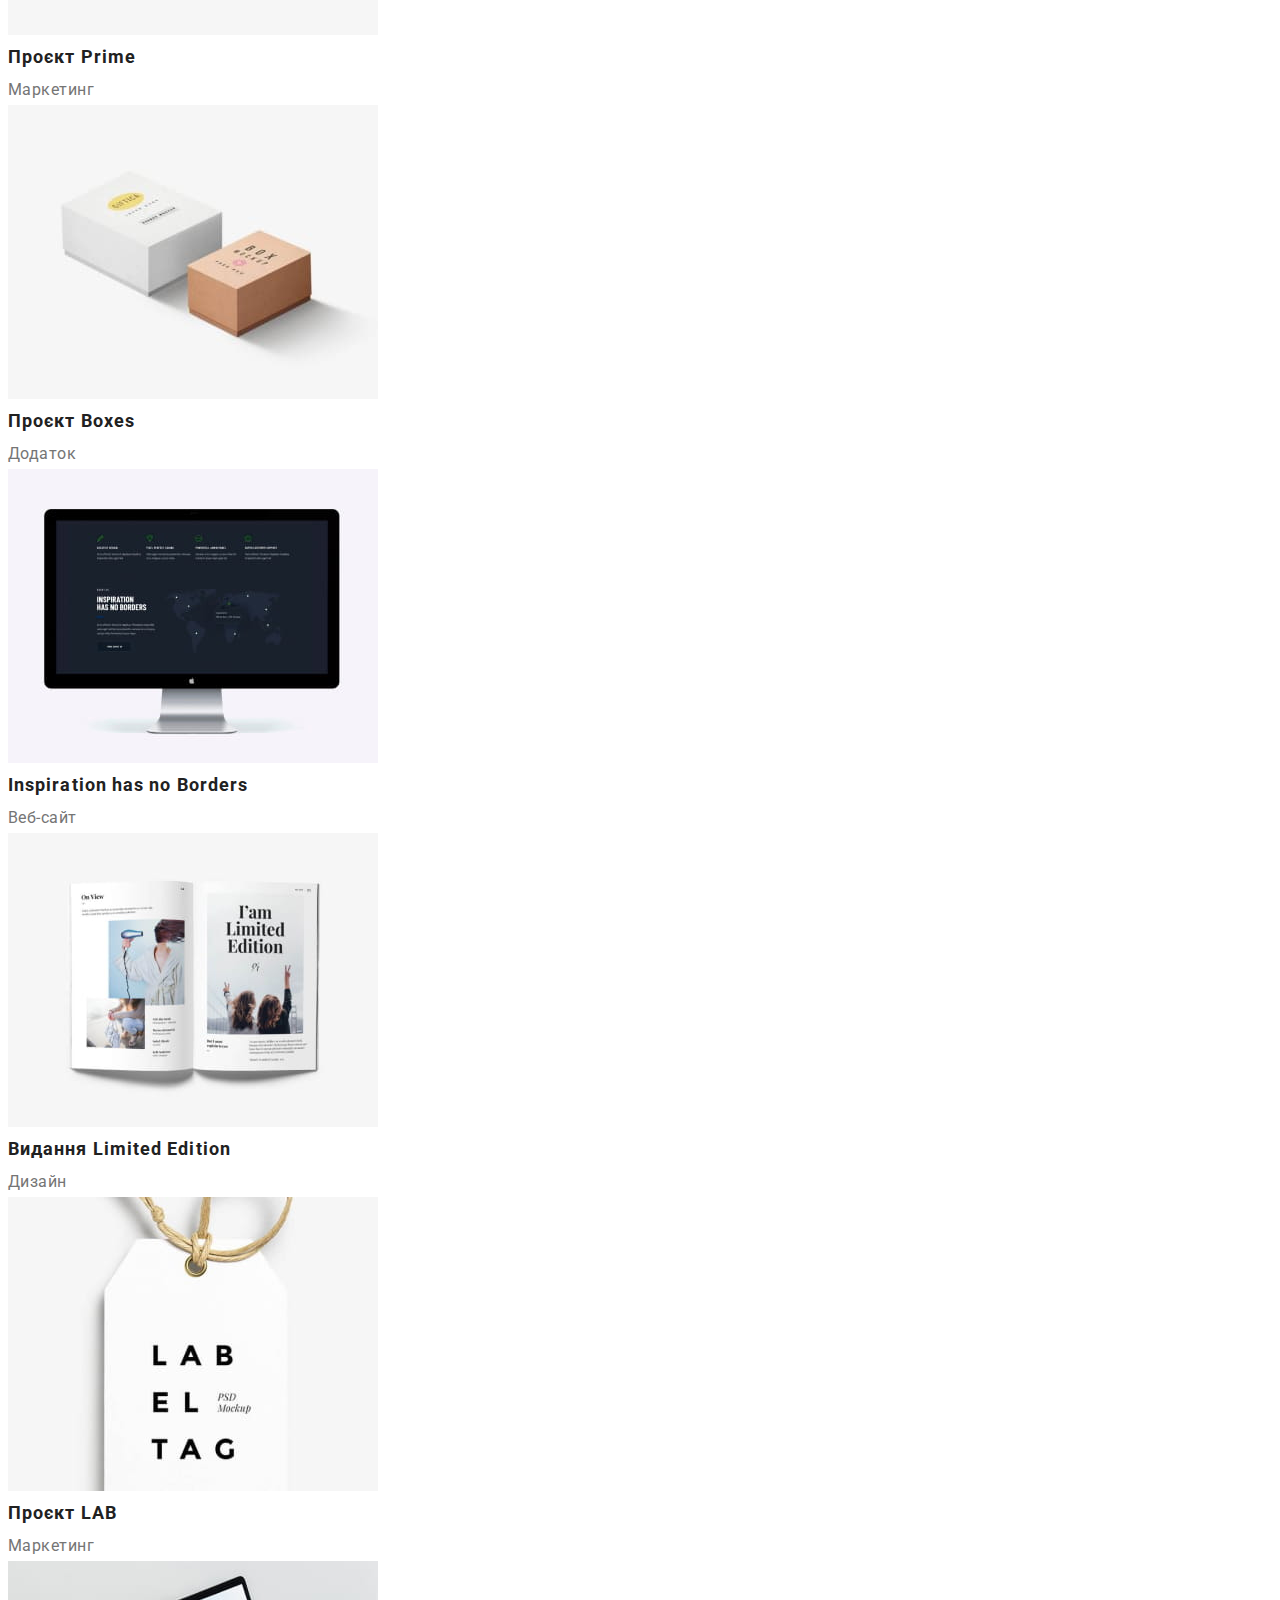
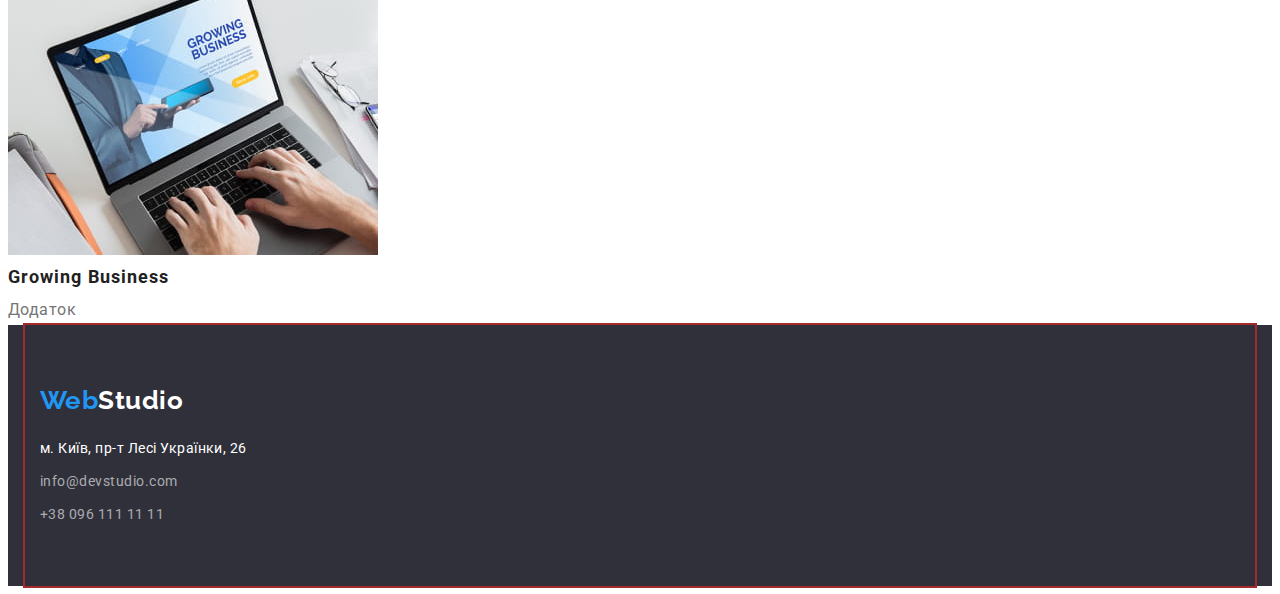
==== commit 0b58c083: "Finished styling Specialzation, Team and Footer" ====
--- a/portfolio.html
+++ b/portfolio.html
@@ -191,31 +191,33 @@
     </main>
     <!-- Підвал -->
     <footer class="footer">
-      <a href="./index.html" lang="en" class="footer-logo logo-link">
-        <span class="logo-web">Web</span>Studio
-      </a>
-      <address>
-        <ul class="footer-contacts list">
-          <li>
-            <a
-              href="https://goo.gl/maps/NJSrtaBUTpCPPySD8"
-              rel="nofollow noreferrer noopener"
-              class="footer-contact address link"
-              >м. Київ, пр-т Лесі Українки, 26
-            </a>
-          </li>
-          <li>
-            <a href="mailto:info@devstudio.com" class="footer-contact link"
-              >info@devstudio.com</a
-            >
-          </li>
-          <li>
-            <a href="tel:+380961111111" class="footer-contact link"
-              >+38 096 111 11 11</a
-            >
-          </li>
-        </ul>
-      </address>
+      <div class="container">
+        <a href="./index.html" lang="en" class="footer-logo logo-link">
+          <span class="logo-web">Web</span>Studio
+        </a>
+        <address>
+          <ul class="footer-contacts list">
+            <li class="footer-contact-item">
+              <a
+                href="https://goo.gl/maps/NJSrtaBUTpCPPySD8"
+                rel="nofollow noreferrer noopener"
+                class="footer-contact address link"
+                >м. Київ, пр-т Лесі Українки, 26
+              </a>
+            </li>
+            <li class="footer-contact-item">
+              <a href="mailto:info@devstudio.com" class="footer-contact link"
+                >info@devstudio.com</a
+              >
+            </li>
+            <li class="footer-contact-item">
+              <a href="tel:+380961111111" class="footer-contact link"
+                >+38 096 111 11 11</a
+              >
+            </li>
+          </ul>
+        </address>
+      </div>
     </footer>
   </body>
 </html>
--- a/css/styles.css
+++ b/css/styles.css
@@ -7,6 +7,7 @@
 /* Footer Contacts rgba(255, 255, 255, 0.6); */
 /* Filter Button #F5F4FA */
 /* Hero Button Active #188CE8 */
+/* Header Border #ECECEC */
 
 :root {
   --background-primary: #ffffff;
@@ -18,6 +19,7 @@
   --accent: #2196f3;
   --header-logo-color: #000000;
   --hero-button-active: #188ce8;
+  --header-border: #ECECEC;
 }
 
 body {
@@ -70,22 +72,44 @@
 }
 
 .container {
-  display: flex;
+  width: 1200px;
   margin-left: auto;
   margin-right: auto;
-  width: 1200px;
   padding-right: 15px;
   padding-left: 15px;
 
   outline: 2px solid brown;
 }
 
+.section {
+  padding-top: 94px;
+  padding-bottom: 94px;
+}
+
+.img {
+  display: block;
+}
+
 /* -----------Навігація----------- */
+
+.header {
+  border-bottom: 1px solid var(--header-border);
+}
+
+.header .container {
+  display: flex;
+}
 
 .main-nav,
 .header-nav,
 .header-contacts {
   display: flex;
+}
+
+.header-nav,
+.header-contacts {
+  gap: 50px;
+  flex-basis: calc((100% - 100px) / 3);
 }
 
 .main-nav,
@@ -106,11 +130,6 @@
   color: var(--header-logo-color);
 }
 
-.header-nav-item:not(:last-child),
-.header-contact-item:not(:last-child) {
-  margin-right: 50px;
-}
-
 .header-nav-link,
 .header-contact {
   display: block;
@@ -141,7 +160,13 @@
 
 /* -----------Hero----------- */
 
+.hero {
+  text-align: center;
+  padding: 200px 0;
+}
+
 .hero-title {
+  margin-bottom: 30px;
   font-weight: 900;
   font-size: 44px;
   line-height: calc(60 / 44);
@@ -152,13 +177,16 @@
 }
 
 .hero-button {
+  display: inline-block;
+  text-align: center;
+  width: 216px;
+  height: 50px;
+  border-radius: 4px;
+  border: 0 solid transparent;
   font-family: inherit;
   font-weight: 700;
   font-size: 16px;
   line-height: calc(30 / 16);
-  display: flex;
-  align-items: center;
-  text-align: center;
   letter-spacing: 0.06em;
   background-color: var(--accent);
   color: var(--background-primary);
@@ -172,7 +200,23 @@
 
 /* -----------Переваги----------- */
 
+/* !.advantages .container {
+ ! padding-top: 94px;
+ ! padding-bottom: 94px;
+} */
+
+.advantages-list {
+  display: flex;
+  gap: 30px;
+  flex-basis: calc((100% - 3 * 30px) / 4);
+}
+
+.advantages-item {
+  width: 270px;
+}
+
 .advantages-title {
+  margin-bottom: 10px;
   font-size: 14px;
   line-height: calc(16 / 14);
   text-transform: uppercase;
@@ -185,17 +229,49 @@
   line-height: calc(24 / 14);
 }
 
+/* -----------Чим ми займаємося----------- */
+
+.speciality-title {
+  margin-bottom: 50px;
+}
+
+.speciality-list {
+  display: flex;
+  gap: 30px;
+}
+
+.speciality-item {
+  width: calc((100% - 60px) / 3);
+}
+
 /* -----------Команда----------- */
+
+.team-title {
+  margin-bottom: 50px;
+}
+
+.team-list {
+  display: flex;
+  flex-wrap: wrap;
+  justify-content: center;
+  gap: 30px;
+}
 
 .team {
   background-color: var(--background-button-and-team);
 }
 
 .team-card {
+  width: calc((100% - 90px) / 4);
   background-color: var(--background-primary);
 }
 
+.team-member-img {
+  margin-bottom: 30px;
+}
+
 .team-member {
+  margin-bottom: 10px;
   font-weight: 500;
   font-size: 16px;
   line-height: calc(19 / 16);
@@ -204,6 +280,7 @@
 }
 
 .team-member-position {
+  margin-bottom: 30px;
   font-size: 16px;
   line-height: calc(19 / 16);
   text-align: center;
@@ -215,7 +292,14 @@
   background-color: var(--background-secondary);
 }
 
+.footer .container {
+  padding-top: 60px;
+  padding-bottom: 60px;
+}
+
 .footer-logo {
+  display: block;
+  margin-bottom: 20px;
   font-family: Raleway, sans-serif;
   font-weight: 700;
   font-size: 26px;
@@ -229,6 +313,10 @@
   color: var(--text-footer-contacts);
 }
 
+.footer-contact-item:not(:last-child) {
+  margin-bottom: 9px;
+}
+
 .address {
   color: var(--background-primary);
 }
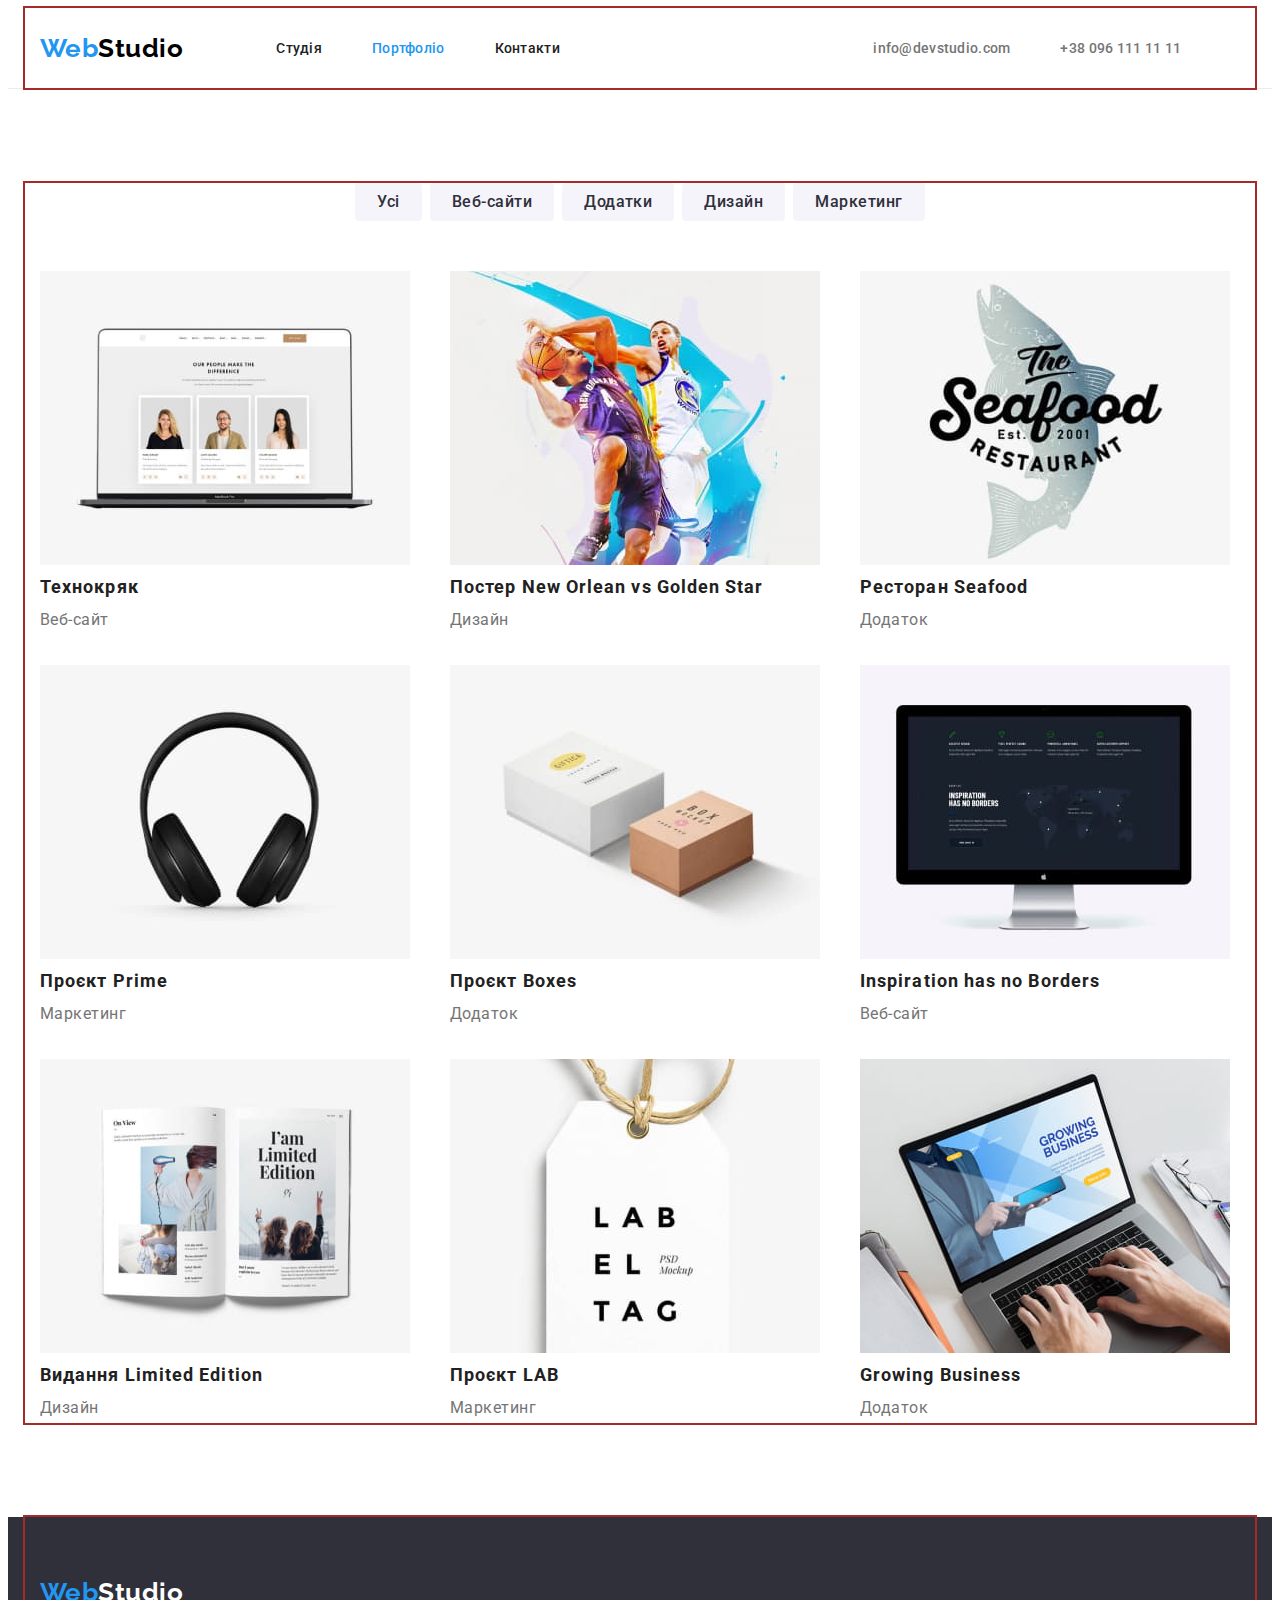
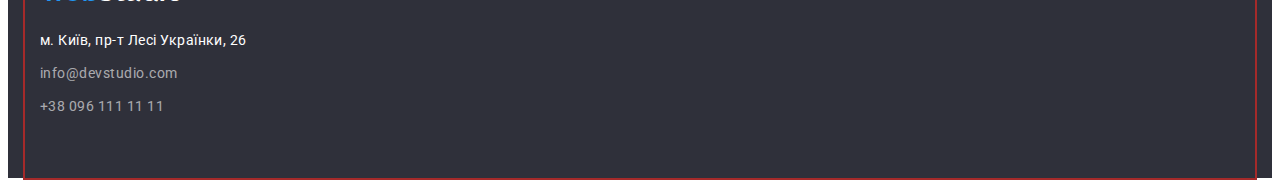
==== commit c3d83a3f: "Added Portfolio filters styles" ====
--- a/portfolio.html
+++ b/portfolio.html
@@ -60,133 +60,131 @@
       </div>
     </header>
     <main>
-      <section>
-        <h1 class="title-hidden">Портфоліо</h1>
-        <!-- Кнопки фільтру -->
-        <ul class="filter-list list">
-          <li><button type="button" class="filter-button">Усі</button></li>
-          <li>
-            <button type="button" class="filter-button">Веб-сайти</button>
-          </li>
-          <li><button type="button" class="filter-button">Додатки</button></li>
-          <li><button type="button" class="filter-button">Дизайн</button></li>
-          <li>
-            <button type="button" class="filter-button">Маркетинг</button>
-          </li>
-        </ul>
-        <!-- Картки портфоліо -->
-        <ul class="portfolio-list list">
-          <li>
-            <a href="#" class="portfolio-card link">
-              <img
-                src="./images/technocrjak.jpg"
-                alt="відкритий ноутбук"
-                width="370"
-                height="294"
-              />
-              <h2 class="portfolio-card-title">Технокряк</h2>
-              <p class="portfolio-card-text">Веб-сайт</p>
-            </a>
-          </li>
-          <li>
-            <a href="#" class="portfolio-card link">
-              <img
-                src="./images/basketball.jpg"
-                alt="двоє баскетболістів з м'ячем"
-                width="370"
-                height="294"
-              />
-              <h2 class="portfolio-card-title">
-                Постер New Orlean vs Golden Star
-              </h2>
-              <p class="portfolio-card-text">Дизайн</p>
-            </a>
-          </li>
-          <li>
-            <a href="#" class="portfolio-card link">
-              <img
-                src="./images/seafood.jpg"
-                alt="напис сіфуд ресторан на фоні лосося"
-                width="370"
-                height="294"
-              />
-              <h2 class="portfolio-card-title">Ресторан Seafood</h2>
-              <p class="portfolio-card-text">Додаток</p>
-            </a>
-          </li>
-          <li>
-            <a href="#" class="portfolio-card link">
-              <img
-                src="./images/prime.jpg"
-                alt="навушники"
-                width="370"
-                height="294"
-              />
-              <h2 class="portfolio-card-title">Проєкт Prime</h2>
-              <p class="portfolio-card-text">Маркетинг</p>
-            </a>
-          </li>
-          <li>
-            <a href="#" class="portfolio-card link">
-              <img
-                src="./images/boxes.jpg"
-                alt="дві коробки"
-                width="370"
-                height="294"
-              />
-              <h2 class="portfolio-card-title">Проєкт Boxes</h2>
-              <p class="portfolio-card-text">Додаток</p>
-            </a>
-          </li>
-          <li>
-            <a href="#" class="portfolio-card link">
-              <img
-                src="./images/no-borders.jpg"
-                alt="епл монітор з картою світу"
-                width="370"
-                height="294"
-              />
-              <h2 class="portfolio-card-title">Inspiration has no Borders</h2>
-              <p class="portfolio-card-text">Веб-сайт</p>
-            </a>
-          </li>
-          <li>
-            <a href="#" class="portfolio-card link">
-              <img
-                src="./images/limited-edition.jpg"
-                alt="розгорнутий журнал"
-                width="370"
-                height="294"
-              />
-              <h2 class="portfolio-card-title">Видання Limited Edition</h2>
-              <p class="portfolio-card-text">Дизайн</p>
-            </a>
-          </li>
-          <li>
-            <a href="#" class="portfolio-card link">
-              <img
-                src="./images/lab.jpg"
-                alt="бірка з написом лейбел тег"
-                width="370"
-                height="294"
-              />
-              <h2 class="portfolio-card-title">Проєкт LAB</h2>
-              <p class="portfolio-card-text">Маркетинг</p>
-            </a>
-          </li>
-          <li>
-            <a href="#" class="portfolio-card link">
-              <img
-                src="./images/business.jpg"
-                alt="чоловічі руки друкують за відкритим ноутбуком"
-                width="370"
-                height="294"
-              />
-              <h2 class="portfolio-card-title">Growing Business</h2>
-              <p class="portfolio-card-text">Додаток</p>
-            </a>
-          </li>
-        </ul>
+      <section class="section">
+        <div class="container">
+          <h1 class="title-hidden">Портфоліо</h1>
+          <!-- Кнопки фільтру -->
+          <ul class="filter-list list">
+            <li><button type="button" class="filter-button">Усі</button></li>
+            <li><button type="button" class="filter-button">Веб-сайти</button></li>
+            <li><button type="button" class="filter-button">Додатки</button></li>
+            <li><button type="button" class="filter-button">Дизайн</button></li>
+            <li><button type="button" class="filter-button">Маркетинг</button></li>
+          </ul>
+          <!-- Картки портфоліо -->
+          <ul class="portfolio-list list">
+            <li class="portfolio-card">
+              <a href="#" class="portfolio-card-link link">
+                <img
+                  src="./images/technocrjak.jpg"
+                  alt="відкритий ноутбук"
+                  width="370"
+                  height="294"
+                />
+                <h2 class="portfolio-card-title">Технокряк</h2>
+                <p class="portfolio-card-text">Веб-сайт</p>
+              </a>
+            </li>
+            <li class="portfolio-card">
+              <a href="#" class="portfolio-card-link link">
+                <img
+                  src="./images/basketball.jpg"
+                  alt="двоє баскетболістів з м'ячем"
+                  width="370"
+                  height="294"
+                />
+                <h2 class="portfolio-card-title">
+                  Постер New Orlean vs Golden Star
+                </h2>
+                <p class="portfolio-card-text">Дизайн</p>
+              </a>
+            </li>
+            <li class="portfolio-card">
+              <a href="#" class="portfolio-card-link link">
+                <img
+                  src="./images/seafood.jpg"
+                  alt="напис сіфуд ресторан на фоні лосося"
+                  width="370"
+                  height="294"
+                />
+                <h2 class="portfolio-card-title">Ресторан Seafood</h2>
+                <p class="portfolio-card-text">Додаток</p>
+              </a>
+            </li>
+            <li class="portfolio-card">
+              <a href="#" class="portfolio-card-link link">
+                <img
+                  src="./images/prime.jpg"
+                  alt="навушники"
+                  width="370"
+                  height="294"
+                />
+                <h2 class="portfolio-card-title">Проєкт Prime</h2>
+                <p class="portfolio-card-text">Маркетинг</p>
+              </a>
+            </li>
+            <li class="portfolio-card">
+              <a href="#" class="portfolio-card-link link">
+                <img
+                  src="./images/boxes.jpg"
+                  alt="дві коробки"
+                  width="370"
+                  height="294"
+                />
+                <h2 class="portfolio-card-title">Проєкт Boxes</h2>
+                <p class="portfolio-card-text">Додаток</p>
+              </a>
+            </li>
+            <li class="portfolio-card">
+              <a href="#" class="portfolio-card-link link">
+                <img
+                  src="./images/no-borders.jpg"
+                  alt="епл монітор з картою світу"
+                  width="370"
+                  height="294"
+                />
+                <h2 class="portfolio-card-title">Inspiration has no Borders</h2>
+                <p class="portfolio-card-text">Веб-сайт</p>
+              </a>
+            </li>
+            <li class="portfolio-card">
+              <a href="#" class="portfolio-card-link link">
+                <img
+                  src="./images/limited-edition.jpg"
+                  alt="розгорнутий журнал"
+                  width="370"
+                  height="294"
+                />
+                <h2 class="portfolio-card-title">Видання Limited Edition</h2>
+                <p class="portfolio-card-text">Дизайн</p>
+              </a>
+            </li>
+            <li class="portfolio-card">
+              <a href="#" class="portfolio-card-link link">
+                <img
+                  src="./images/lab.jpg"
+                  alt="бірка з написом лейбел тег"
+                  width="370"
+                  height="294"
+                />
+                <h2 class="portfolio-card-title">Проєкт LAB</h2>
+                <p class="portfolio-card-text">Маркетинг</p>
+              </a>
+            </li>
+            <li class="portfolio-card">
+              <a href="#" class="portfolio-card-link link">
+                <img
+                  src="./images/business.jpg"
+                  alt="чоловічі руки друкують за відкритим ноутбуком"
+                  width="370"
+                  height="294"
+                />
+                <h2 class="portfolio-card-title">Growing Business</h2>
+                <p class="portfolio-card-text">Додаток</p>
+              </a>
+            </li>
+          </ul>
+        </div>
       </section>
     </main>
     <!-- Підвал -->
--- a/css/styles.css
+++ b/css/styles.css
@@ -325,7 +325,15 @@
 
 /* -----------Кнопки фільтру----------- */
 
+.filter-list {
+  display: flex;
+  justify-content: center;
+  gap: 8px;
+  margin-bottom: 50px;
+}
+
 .filter-button {
+  padding: 6px 22px;
   font-family: inherit;
   font-weight: 500;
   font-size: 16px;
@@ -334,6 +342,8 @@
   letter-spacing: inherit;
   background-color: var(--background-button-and-team);
   color: var(--background-secondary);
+  border: 0 solid transparent;
+  border-radius: 4px;
   cursor: pointer;
 }
 
@@ -344,6 +354,17 @@
 }
 
 /* -----------Картки портфоліо----------- */
+
+.portfolio-list {
+  display: flex;
+  flex-wrap: wrap;
+  gap: 30px;
+
+}
+
+.portfolio-card {
+  width: calc((100% - 60px) / 3);
+}
 
 .portfolio-card-title {
   font-size: 18px;
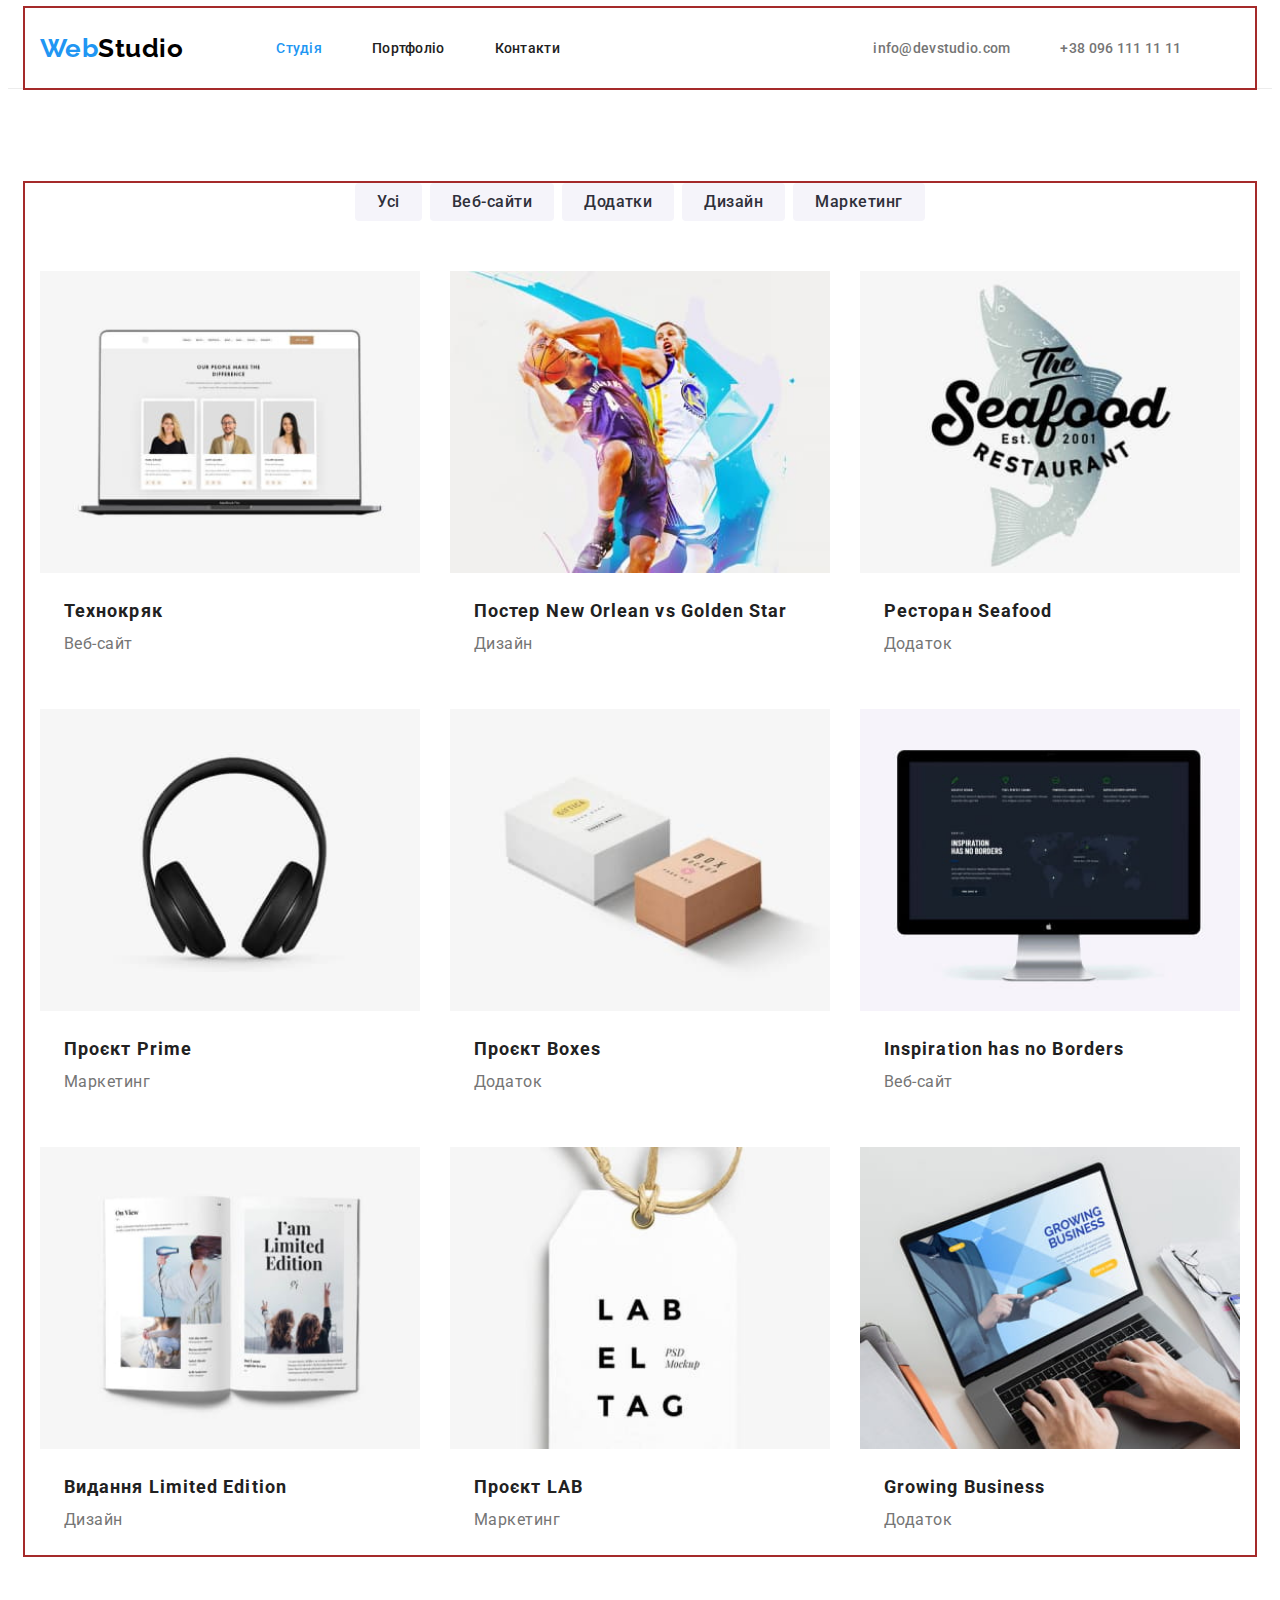
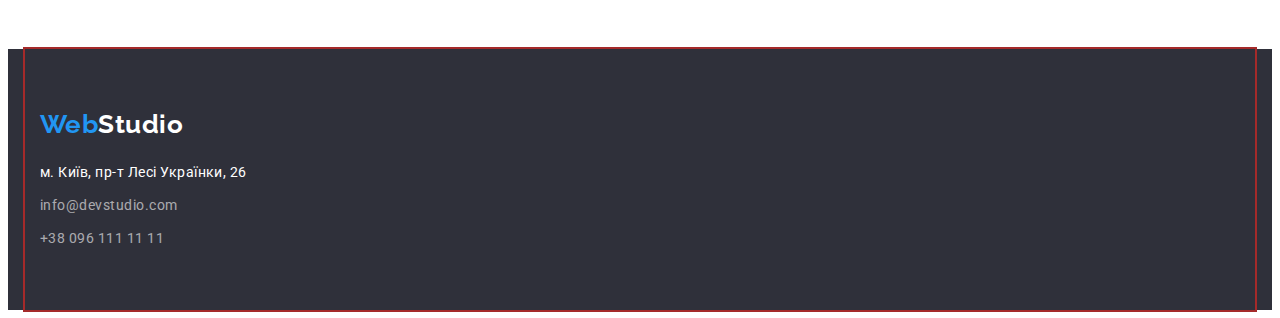
==== commit a7da37a2: "Fixed Hero, added some styles to Portfolio cards" ====
--- a/portfolio.html
+++ b/portfolio.html
@@ -31,12 +31,12 @@
           </a>
           <ul class="header-nav list">
             <li class="header-nav-item">
-              <a href="./index.html" class="header-nav-link link"
+              <a href="./index.html" class="header-nav-link current link"
                 >Студія</a
               >
             </li>
             <li class="header-nav-item">
-              <a href="./portfolio.html" class="header-nav-link current link"
+              <a href="./portfolio.html" class="header-nav-link link"
                 >Портфоліо</a
               >
             </li>
@@ -50,8 +50,8 @@
             <a href="mailto:info@devstudio.com" class="header-contact link"
               >info@devstudio.com</a
             >
-          </li class="header-contact-item">
-          <li>
+          </li>
+          <li class="header-contact-item">
             <a href="tel:+380961111111" class="header-contact link"
               >+38 096 111 11 11</a
             >
@@ -66,10 +66,16 @@
           <!-- Кнопки фільтру -->
           <ul class="filter-list list">
             <li><button type="button" class="filter-button">Усі</button></li>
-            <li><button type="button" class="filter-button">Веб-сайти</button></li>
-            <li><button type="button" class="filter-button">Додатки</button></li>
+            <li>
+              <button type="button" class="filter-button">Веб-сайти</button>
+            </li>
+            <li>
+              <button type="button" class="filter-button">Додатки</button>
+            </li>
             <li><button type="button" class="filter-button">Дизайн</button></li>
-            <li><button type="button" class="filter-button">Маркетинг</button></li>
+            <li>
+              <button type="button" class="filter-button">Маркетинг</button>
+            </li>
           </ul>
           <!-- Картки портфоліо -->
           <ul class="portfolio-list list">
@@ -80,9 +86,12 @@
                   alt="відкритий ноутбук"
                   width="370"
                   height="294"
-                />
-                <h2 class="portfolio-card-title">Технокряк</h2>
-                <p class="portfolio-card-text">Веб-сайт</p>
+                  class="portfolio-card-img img"
+                />
+                <div class="portfolio-card-footer">
+                  <h2 class="portfolio-card-title">Технокряк</h2>
+                  <p class="portfolio-card-text">Веб-сайт</p>
+                </div>
               </a>
             </li>
             <li class="portfolio-card">
@@ -92,11 +101,14 @@
                   alt="двоє баскетболістів з м'ячем"
                   width="370"
                   height="294"
-                />
-                <h2 class="portfolio-card-title">
-                  Постер New Orlean vs Golden Star
-                </h2>
-                <p class="portfolio-card-text">Дизайн</p>
+                  class="portfolio-card-img img"
+                />
+                <div class="portfolio-card-footer">
+                  <h2 class="portfolio-card-title">
+                    Постер New Orlean vs Golden Star
+                  </h2>
+                  <p class="portfolio-card-text">Дизайн</p>
+                </div>
               </a>
             </li>
             <li class="portfolio-card">
@@ -106,9 +118,12 @@
                   alt="напис сіфуд ресторан на фоні лосося"
                   width="370"
                   height="294"
-                />
-                <h2 class="portfolio-card-title">Ресторан Seafood</h2>
-                <p class="portfolio-card-text">Додаток</p>
+                  class="portfolio-card-img img"
+                />
+                <div class="portfolio-card-footer">
+                  <h2 class="portfolio-card-title">Ресторан Seafood</h2>
+                  <p class="portfolio-card-text">Додаток</p>
+                </div>
               </a>
             </li>
             <li class="portfolio-card">
@@ -118,9 +133,12 @@
                   alt="навушники"
                   width="370"
                   height="294"
-                />
-                <h2 class="portfolio-card-title">Проєкт Prime</h2>
-                <p class="portfolio-card-text">Маркетинг</p>
+                  class="portfolio-card-img img"
+                />
+                <div class="portfolio-card-footer">
+                  <h2 class="portfolio-card-title">Проєкт Prime</h2>
+                  <p class="portfolio-card-text">Маркетинг</p>
+                </div>
               </a>
             </li>
             <li class="portfolio-card">
@@ -130,9 +148,12 @@
                   alt="дві коробки"
                   width="370"
                   height="294"
-                />
-                <h2 class="portfolio-card-title">Проєкт Boxes</h2>
-                <p class="portfolio-card-text">Додаток</p>
+                  class="portfolio-card-img img"
+                />
+                <div class="portfolio-card-footer">
+                  <h2 class="portfolio-card-title">Проєкт Boxes</h2>
+                  <p class="portfolio-card-text">Додаток</p>
+                </div>
               </a>
             </li>
             <li class="portfolio-card">
@@ -142,9 +163,14 @@
                   alt="епл монітор з картою світу"
                   width="370"
                   height="294"
-                />
-                <h2 class="portfolio-card-title">Inspiration has no Borders</h2>
-                <p class="portfolio-card-text">Веб-сайт</p>
+                  class="portfolio-card-img img"
+                />
+                <div class="portfolio-card-footer">
+                  <h2 class="portfolio-card-title">
+                    Inspiration has no Borders
+                  </h2>
+                  <p class="portfolio-card-text">Веб-сайт</p>
+                </div>
               </a>
             </li>
             <li class="portfolio-card">
@@ -154,10 +180,13 @@
                   alt="розгорнутий журнал"
                   width="370"
                   height="294"
-                />
-                <h2 class="portfolio-card-title">Видання Limited Edition</h2>
-                <p class="portfolio-card-text">Дизайн</p>
-              </a>
+                  class="portfolio-card-img img"
+                />
+                <div class="portfolio-card-footer">
+                  <h2 class="portfolio-card-title">Видання Limited Edition</h2>
+                  <p class="portfolio-card-text">Дизайн</p>
+                </div></a
+              >
             </li>
             <li class="portfolio-card">
               <a href="#" class="portfolio-card-link link">
@@ -166,9 +195,12 @@
                   alt="бірка з написом лейбел тег"
                   width="370"
                   height="294"
-                />
-                <h2 class="portfolio-card-title">Проєкт LAB</h2>
-                <p class="portfolio-card-text">Маркетинг</p>
+                  class="portfolio-card-img img"
+                />
+                <div class="portfolio-card-footer">
+                  <h2 class="portfolio-card-title">Проєкт LAB</h2>
+                  <p class="portfolio-card-text">Маркетинг</p>
+                </div>
               </a>
             </li>
             <li class="portfolio-card">
@@ -178,9 +210,12 @@
                   alt="чоловічі руки друкують за відкритим ноутбуком"
                   width="370"
                   height="294"
-                />
-                <h2 class="portfolio-card-title">Growing Business</h2>
-                <p class="portfolio-card-text">Додаток</p>
+                  class="portfolio-card-img img"
+                />
+                <div class="portfolio-card-footer">
+                  <h2 class="portfolio-card-title">Growing Business</h2>
+                  <p class="portfolio-card-text">Додаток</p>
+                </div>
               </a>
             </li>
           </ul>
--- a/css/styles.css
+++ b/css/styles.css
@@ -88,6 +88,8 @@
 
 .img {
   display: block;
+  width: 100%;
+  height: auto;
 }
 
 /* -----------Навігація----------- */
@@ -166,6 +168,9 @@
 }
 
 .hero-title {
+  width: 696px;
+  margin-left: auto;
+  margin-right: auto;
   margin-bottom: 30px;
   font-weight: 900;
   font-size: 44px;
@@ -179,8 +184,7 @@
 .hero-button {
   display: inline-block;
   text-align: center;
-  width: 216px;
-  height: 50px;
+  padding: 10px 32px;
   border-radius: 4px;
   border: 0 solid transparent;
   font-family: inherit;
@@ -366,6 +370,10 @@
   width: calc((100% - 60px) / 3);
 }
 
+.portfolio-card-footer {
+  padding: 20px 24px;
+}
+
 .portfolio-card-title {
   font-size: 18px;
   line-height: calc(36 / 18);
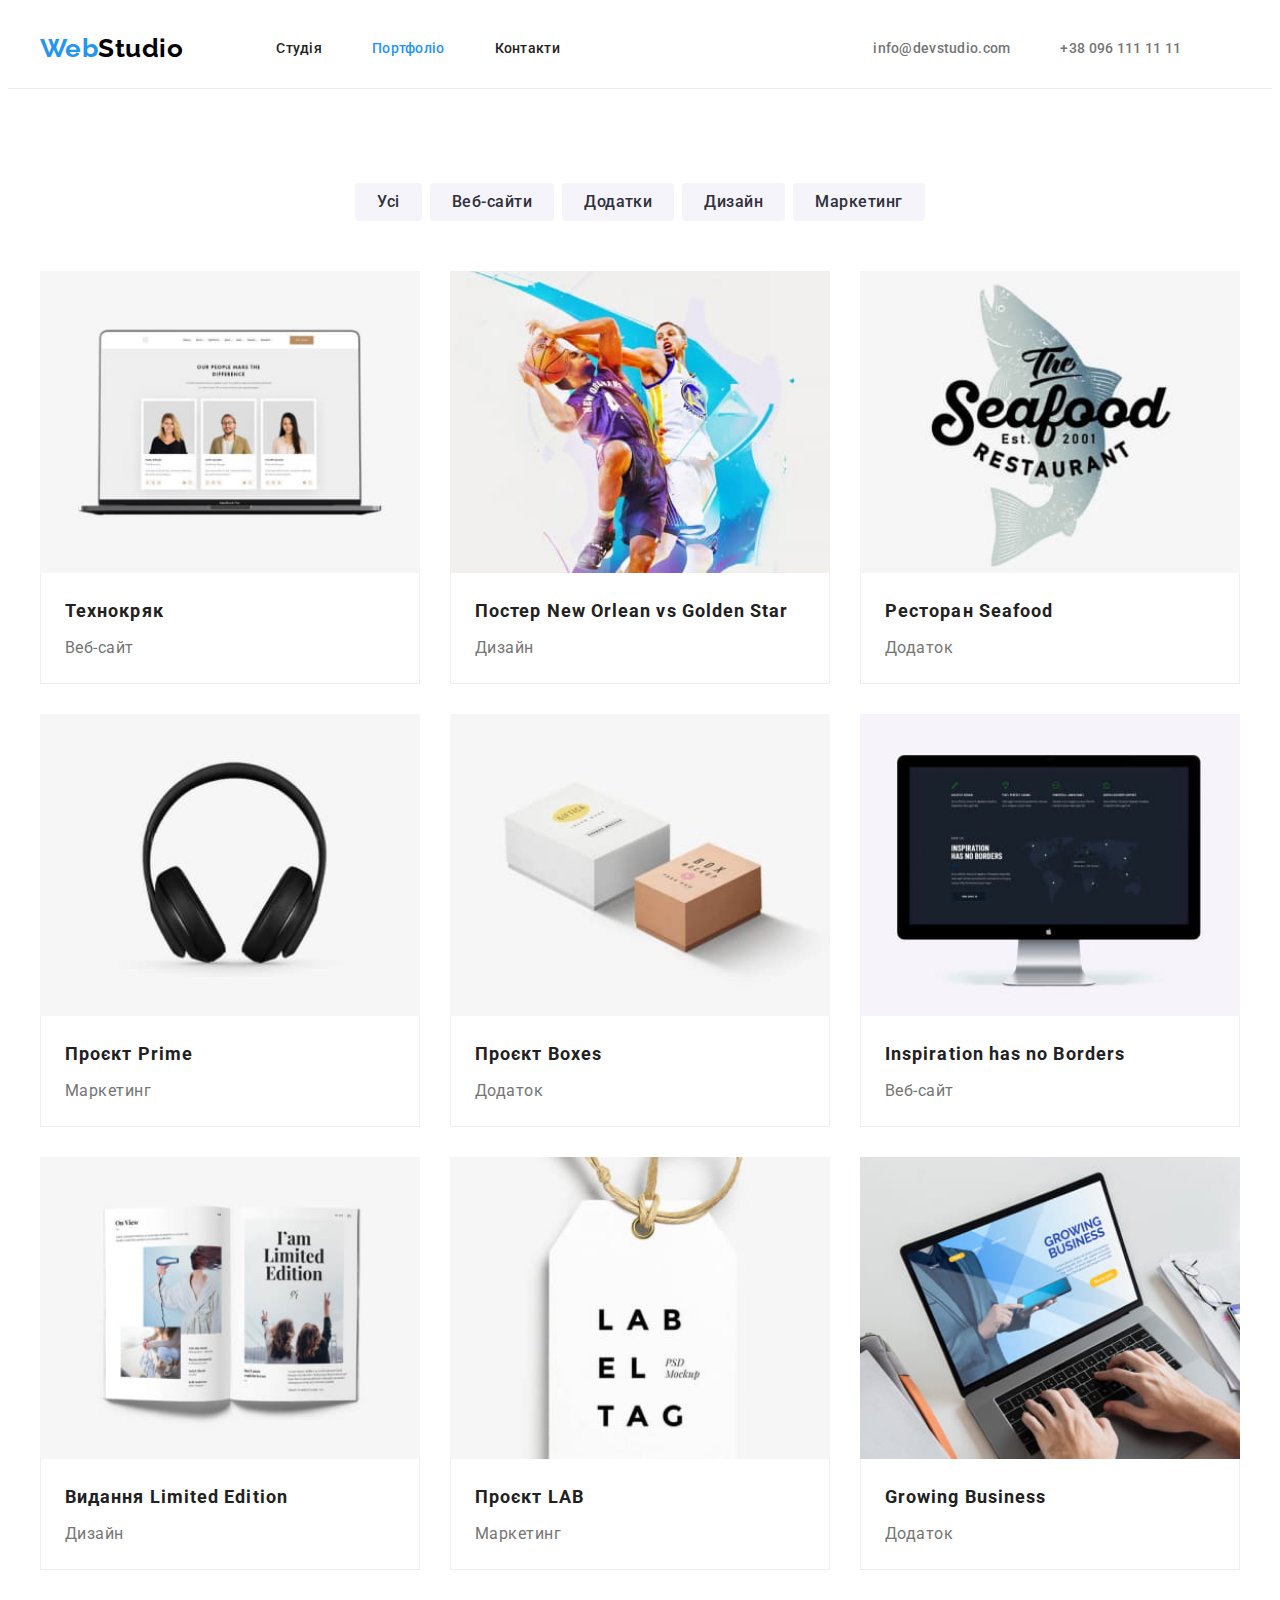
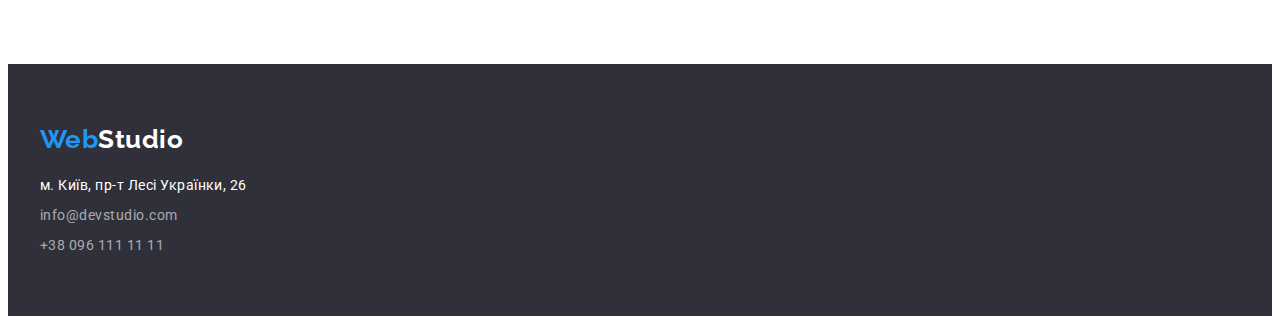
==== commit e0e8b3e1: "Fixed Portfolio current" ====
--- a/portfolio.html
+++ b/portfolio.html
@@ -31,12 +31,10 @@
           </a>
           <ul class="header-nav list">
             <li class="header-nav-item">
-              <a href="./index.html" class="header-nav-link current link"
-                >Студія</a
-              >
+              <a href="./index.html" class="header-nav-link link">Студія</a>
             </li>
             <li class="header-nav-item">
-              <a href="./portfolio.html" class="header-nav-link link"
+              <a href="./portfolio.html" class="header-nav-link current link"
                 >Портфоліо</a
               >
             </li>
--- a/css/styles.css
+++ b/css/styles.css
@@ -8,6 +8,7 @@
 /* Filter Button #F5F4FA */
 /* Hero Button Active #188CE8 */
 /* Header Border #ECECEC */
+/* Portfolio Card Border #EEEEEE */
 
 :root {
   --background-primary: #ffffff;
@@ -20,6 +21,7 @@
   --header-logo-color: #000000;
   --hero-button-active: #188ce8;
   --header-border: #ECECEC;
+  --portfolio-card-border: #EEEEEE;
 }
 
 body {
@@ -77,8 +79,6 @@
   margin-right: auto;
   padding-right: 15px;
   padding-left: 15px;
-
-  outline: 2px solid brown;
 }
 
 .section {
@@ -204,11 +204,6 @@
 
 /* -----------Переваги----------- */
 
-/* !.advantages .container {
- ! padding-top: 94px;
- ! padding-bottom: 94px;
-} */
-
 .advantages-list {
   display: flex;
   gap: 30px;
@@ -235,6 +230,10 @@
 
 /* -----------Чим ми займаємося----------- */
 
+.speciality {
+  padding-top: 0;
+}
+
 .speciality-title {
   margin-bottom: 50px;
 }
@@ -270,8 +269,11 @@
   background-color: var(--background-primary);
 }
 
-.team-member-img {
-  margin-bottom: 30px;
+.team-member-footer {
+  padding-top: 30px;
+  padding-bottom: 30px;
+  border-radius: 0px 0px 4px 4px;
+  text-align: center;
 }
 
 .team-member {
@@ -279,15 +281,14 @@
   font-weight: 500;
   font-size: 16px;
   line-height: calc(19 / 16);
-  text-align: center;
+  /* text-align: center; */
   color: var(--text-secondary);
 }
 
 .team-member-position {
-  margin-bottom: 30px;
   font-size: 16px;
   line-height: calc(19 / 16);
-  text-align: center;
+  /* text-align: center; */
 }
 
 /* -----------Підвал----------- */
@@ -313,7 +314,7 @@
 
 .footer-contact {
   font-size: 14px;
-  line-height: calc(24 / 14);
+  line-height: calc(21 / 14);
   color: var(--text-footer-contacts);
 }
 
@@ -372,9 +373,13 @@
 
 .portfolio-card-footer {
   padding: 20px 24px;
+  border-right: 1px solid var(--portfolio-card-border);
+  border-left: 1px solid var(--portfolio-card-border);
+  border-bottom: 1px solid var(--portfolio-card-border);
 }
 
 .portfolio-card-title {
+  margin-bottom: 4px;
   font-size: 18px;
   line-height: calc(36 / 18);
   letter-spacing: 0.06em;
